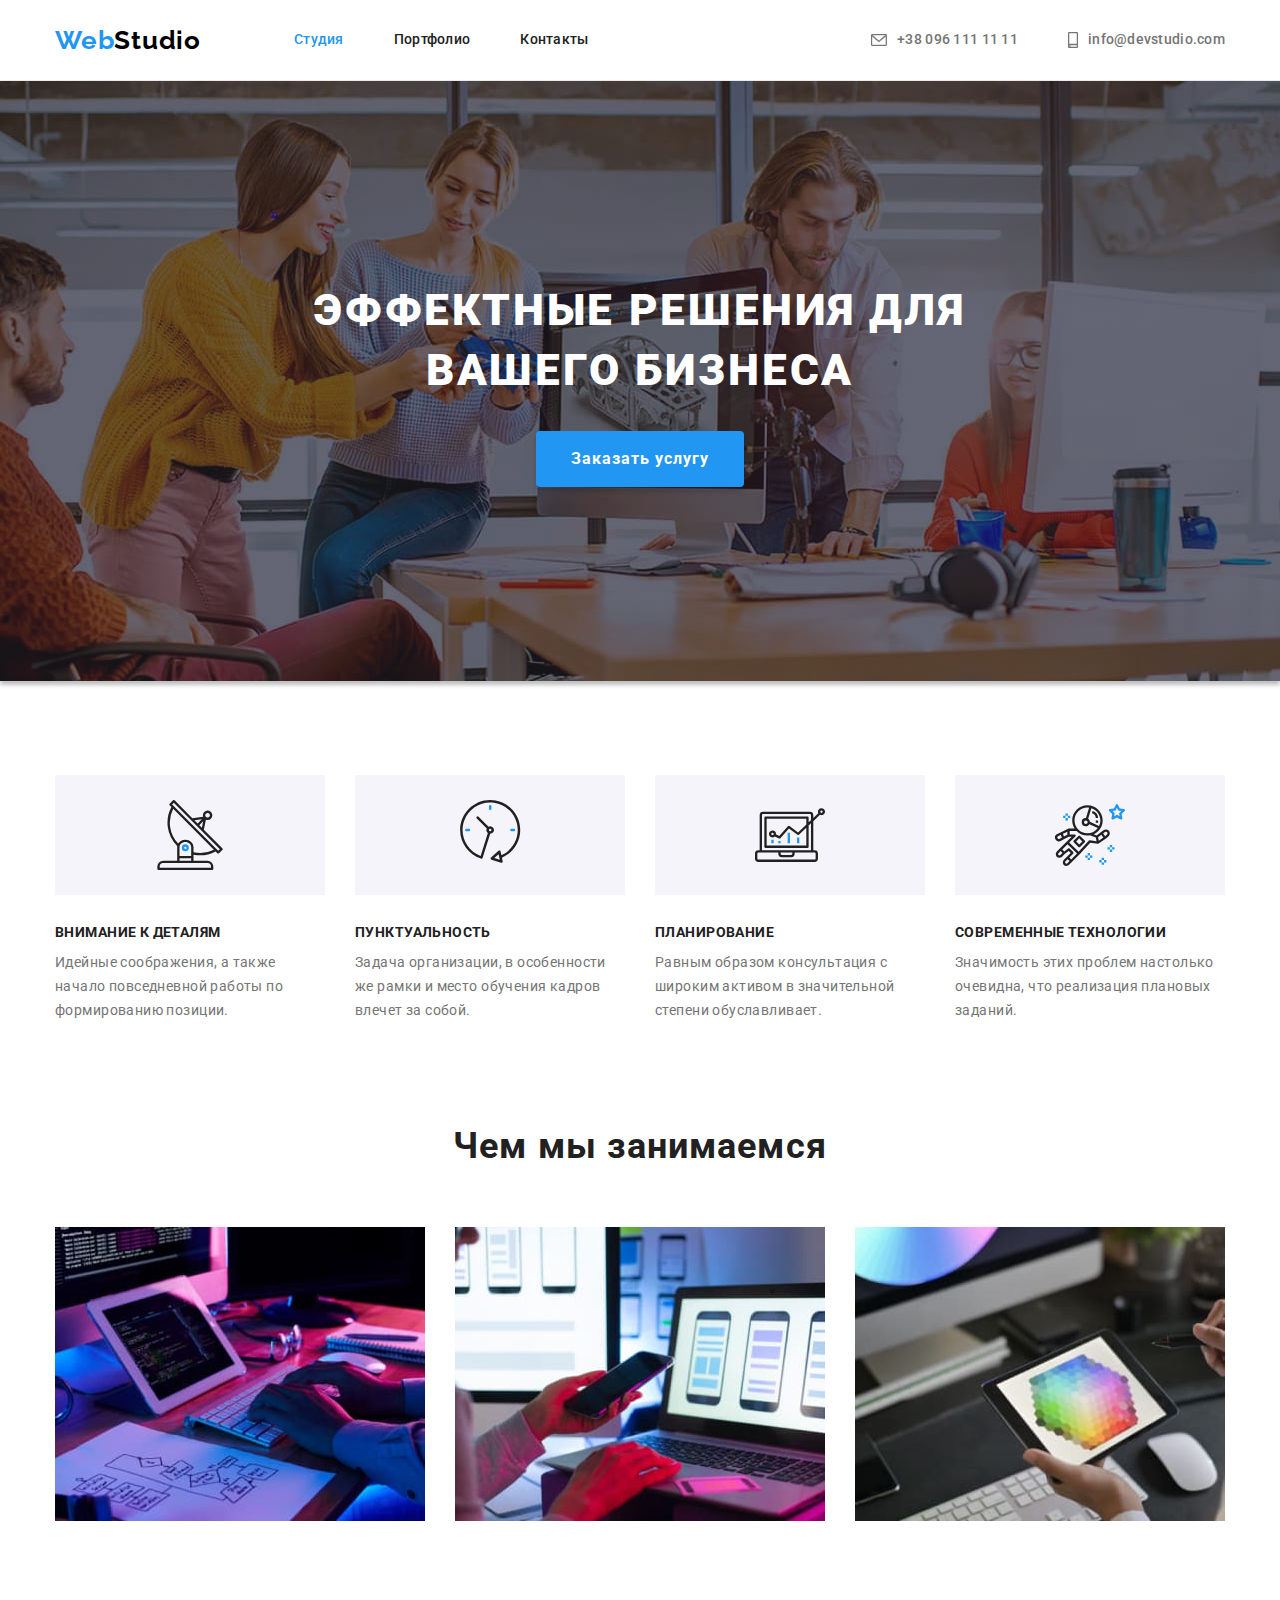
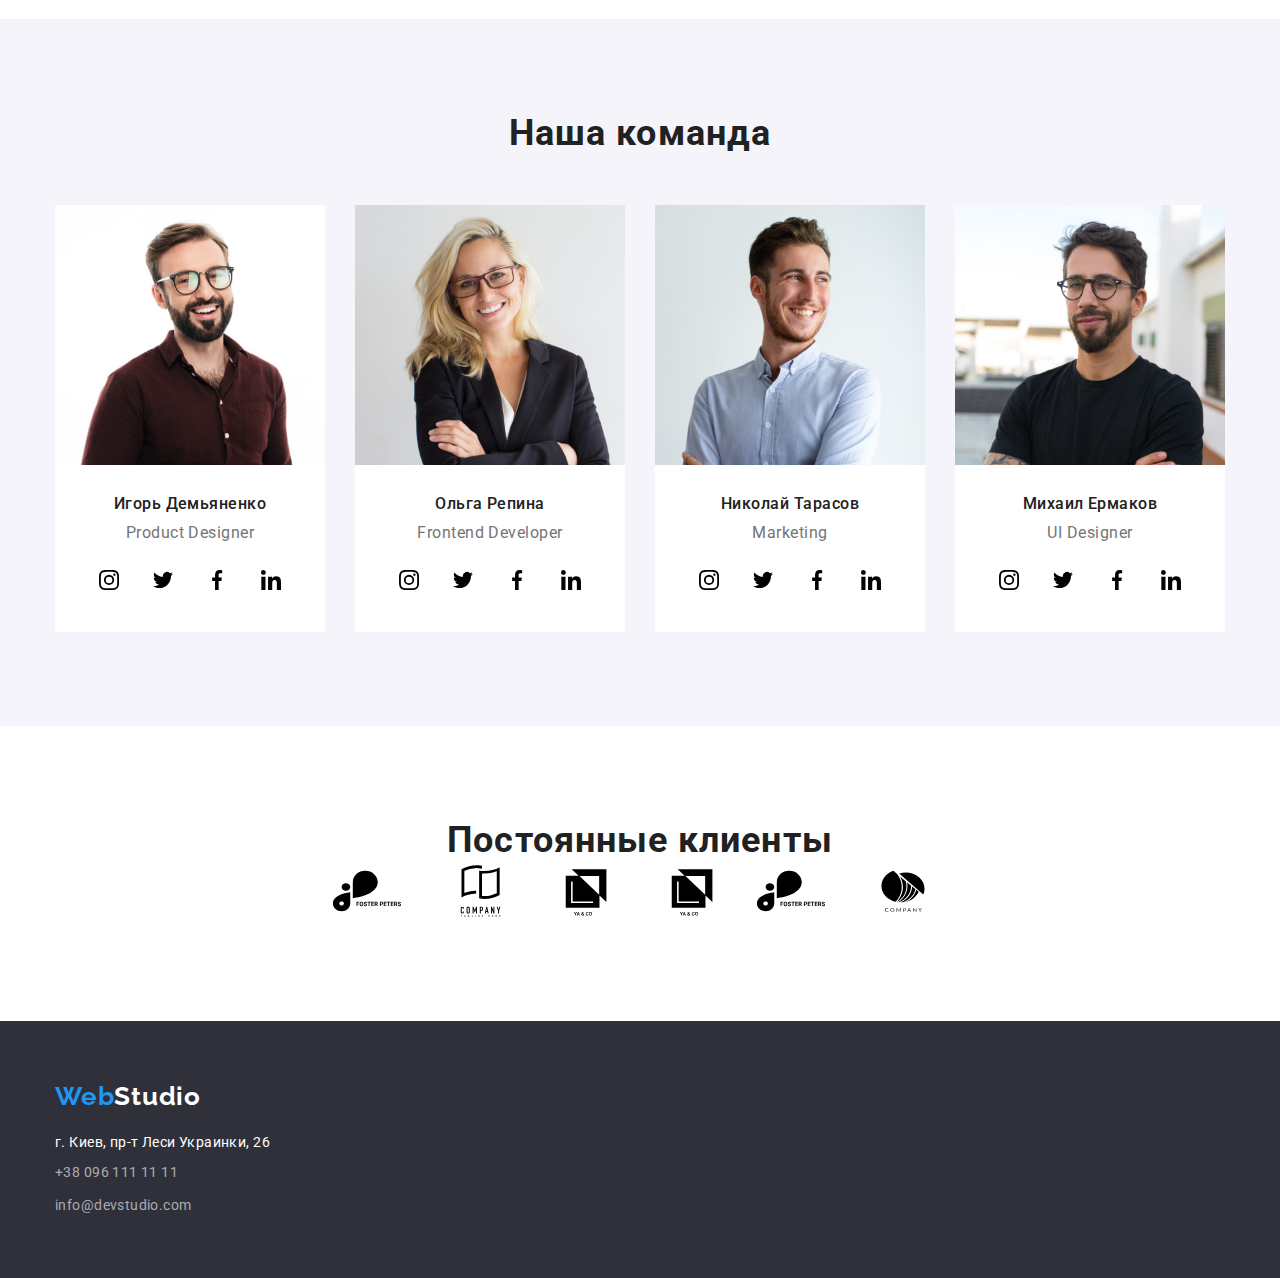
==== index.html @ e3258012 "1" ====
<head>
    <meta charset="UTF-8">
    <meta http-equiv="X-UA-Compatible" content="IE=edge">
    <meta name="viewport" content="width=device-width, initial-scale=1.0">
    <title lang="en">Document</title>
    <link rel="preconnect" href="https://fonts.googleapis.com">
    <link rel="preconnect" href="https://fonts.gstatic.com" crossorigin>
    <link
        href="https://fonts.googleapis.com/css2?family=Raleway:wght@700&family=Roboto:wght@400;500;700;900&display=swap"
        rel="stylesheet">
    <link rel="stylesheet" href="https://cdnjs.cloudflare.com/ajax/libs/modern-normalize/1.1.0/modern-normalize.css"
        integrity="sha512-Y0MM+V6ymRKN2zStTqzQ227DWhhp4Mzdo6gnlRnuaNCbc+YN/ZH0sBCLTM4M0oSy9c9VKiCvd4Jk44aCLrNS5Q=="
        crossorigin="anonymous" referrerpolicy="no-referrer" />
    <link rel="stylesheet" href="./css/styles.css">

</head>

<body>
    <!--Head-->


    <header class="header">
        <div class="container">
            <div class="header-box">

                <div class="logo-box"><a href="./index.html" lang="en" class="logo link"> <span
                            class="logo-one">Web</span>Studio</a></div>

                <nav class="header-nav">
                    <ul class="list site-nav">
                        <li class="header-item"><a href="./index.html" class="header-link link current">Студия</a></li>
                        <li class="header-item"><a href="./portfolio.html" class="header-link link">Портфолио</a></li>
                        <li class="header-item"><a href="" class="header-link link">Контакты</a></li>
                    </ul>
                </nav>


                <ul class="link list contact-list">
                    <li class="number-li"><a href="tel:+380961111111" class="number link">
                        <svg class="header-icon" width="16" height="12">
                            <use  href="./images/icon.svg#icon-envelope-hover" ></use>
                        </svg>
                        +38 096 111 11 11</a>
                    </li>
                    <li class="mail-li"><a href="info@devstudio.com" class="mail link">
                        <svg class="header-icon" width="10" height="16">
                            <use href="./images/icon.svg#icon-smartphone"></use>
                        </svg>
                        info@devstudio.com</a></li>
                </ul>
            </div>
        </div>
    </header>




    <main>
        <!--Hero-->

        <section class="hero-section">
            <div class="container">
                <h1 class="hero-title container">Эффектные решения для вашего бизнеса</h1>
                <button type="button" class="hero-button">Заказать услугу</button>
            </div>

        </section>

        <!--Quality-->
        <section class="section">
            <div class="container">
                <h2 class="visually-hidden">Наши особенности.</h2>
               
                <ul class="list quality-all">
                    <li class="quality-box">
                        <div class="icon-qua">
                            <svg class="icon" >
                                <use href="./images/icon.svg#icon-antenna"></use>
                            </svg>
                        </div>
                        <h3 class="quality-list">Внимание к деталям</h3>
                        <p class="quality-text">Идейные соображения, а также начало повседневной работы по формированию
                            позиции.</p>
                    </li>
                    <li class="quality-box ">
                        <div class="icon-qua">
                            <svg class="icon">
                                <use href="./images/icon.svg#icon-clock"></use>
                            </svg>
                        </div>
                        <h3 class="quality-list">Пунктуальность</h3>
                        <p class="quality-text">Задача организации, в особенности же рамки и место обучения кадров
                            влечет за собой.
                        </p>
                    </li>
                    <li class="quality-box ">
                        <div class="icon-qua">
                            <svg class="icon">
                                <use href="./images/icon.svg#icon-diagram"></use>
                            </svg>
                        </div>
                        <h3 class="quality-list">Планирование</h3>
                        <p class="quality-text">Равным образом консультация с широким активом в значительной степени
                            обуславливает.
                        </p>
                    </li>
                   
                    <li class="quality-box">
                        <div class="icon-qua">
                            <svg class="icon">
                                <use href="./images/icon.svg#icon-astronaut"></use>
                            </svg>
                        </div>
                        <h3 class="quality-list">Современные технологии</h3>
                        <p class="quality-text">Значимость этих проблем настолько очевидна, что реализация плановых
                            заданий.</p>
                    </li>
                </ul>
            </div>

        </section>

        <!--What are we doing-->

        <section class="section-work center">
            <div class="container">
                <h2 class="our-work">Чем мы занимаемся</h2>
                <ul class="list our-work-list">
                    <li class="our-work-img"><img src="./images/img-6.jpg" alt="Работа за планшетом с клавиатурой"
                            width="370" class="img-work"></li>
                    <li class="our-work-img"><img src="./images/img-16-2.jpg" alt="Работа за ноутбукомс телефоном"
                            width="370" class="img-work"></li>
                    <li class="our-work-img"><img src="./images/box3.jpg" alt="Работа за планшетом" width="370"
                            class="img-work"></li>
                </ul>
            </div>
        </section>

        <!--Our team-->

        <section class="section-team section">
            <div class="container">
                <h2 class="team">Наша команда</h2>
                <ul class="list team-all">
                    <li class="team-list">
                        <img lang="en" src="./images/img-2-2.jpg" alt="Product Designer" width="270" height="260">
                        <div class="team-box">
                            <h3 class="team-name">Игорь Демьяненко</h3>
                            <p lang="en" class="team-job">Product Designer</p>
                            <ul class="team-soc-list list">
                                <li class="our-team-soc">
                                    <a href="" class="team-soc-link link">
                                    <svg class="team-soc" width="20" height="20">
                                        <use href="./images/icon.svg#icon-instagram"></use>
                                    </svg>
                                    
                                    </a>
                                </li>
                                <li class="our-team-soc">
                                    <a href="" class="team-soc-link link">
                                <svg class="team-soc" width="20" height="20">
                                    <use href="./images/icon.svg#icon-twitter"></use>
                                </svg>
                                    </a>
                                </li>
                                <li class="our-team-soc">
                                    <a href="" class="team-soc-link link">
                                <svg class="team-soc" width="20" height="20">
                                    <use href="./images/icon.svg#icon-facebook"></use>
                                </svg>
                                    </a>
                                </li>
                                <li class="our-team-soc">
                                    <a href="" class="team-soc-link link">
                                <svg class="team-soc" width="20" height="20">
                                    <use href="./images/icon.svg#icon-linkedin"></use>
                                </svg>
                                    </a>
                                </li>
                            </ul>
                            
                        </div>
                    </li>
                    <li class="team-list">
                        <img lang="en" src="./images/img-3-2.jpg" alt="Frontend Developer" width="270" height="260">
                        <div class="team-box">
                            <h3 class="team-name">Ольга Репина</h3>
                            <p lang="en" class="team-job">Frontend Developer</p>
                        <ul class="team-soc-list list">
                            <li class="our-team-soc">
                                <a href="" class="team-soc-link link">
                                    <svg class="team-soc" width="20" height="20">
                                        <use href="./images/icon.svg#icon-instagram"></use>
                                    </svg>
                        
                                </a>
                            </li>
                            <li class="our-team-soc">
                                <a href="" class="team-soc-link link">
                                    <svg class="team-soc" width="20" height="20">
                                        <use href="./images/icon.svg#icon-twitter"></use>
                                    </svg>
                                </a>
                            </li>
                            <li class="our-team-soc">
                                <a href="" class="team-soc-link link">
                                    <svg class="team-soc" width="20" height="20">
                                        <use href="./images/icon.svg#icon-facebook"></use>
                                    </svg>
                                </a>
                            </li>
                            <li class="our-team-soc">
                                <a href="" class="team-soc-link link">
                                    <svg class="team-soc" width="20" height="20">
                                        <use href="./images/icon.svg#icon-linkedin"></use>
                                    </svg>
                                </a>
                            </li>
                        </ul>
                            
                        </div>
                    </li>
                    <li class="team-list">
                        <img src="./images/img-4-2.jpg" alt="Marketing" width="270" height="260">
                        <div class="team-box">
                            <h3 class="team-name">Николай Тарасов</h3>
                            <p lang="en" class="team-job">Marketing</p>
                            <ul class="team-soc-list list">
                                <li class="our-team-soc">
                                    <a href="" class="team-soc-link link">
                                        <svg class="team-soc" width="20" height="20">
                                            <use href="./images/icon.svg#icon-instagram"></use>
                                        </svg>
                            
                                    </a>
                                </li>
                                <li class="our-team-soc">
                                    <a href="" class="team-soc-link link">
                                        <svg class="team-soc" width="20" height="20">
                                            <use href="./images/icon.svg#icon-twitter"></use>
                                        </svg>
                                    </a>
                                </li>
                                <li class="our-team-soc">
                                    <a href="" class="team-soc-link link">
                                        <svg class="team-soc" width="20" height="20">
                                            <use href="./images/icon.svg#icon-facebook"></use>
                                        </svg>
                                    </a>
                                </li>
                                <li class="our-team-soc">
                                    <a href="" class="team-soc-link link">
                                        <svg class="team-soc" width="20" height="20">
                                            <use href="./images/icon.svg#icon-linkedin"></use>
                                        </svg>
                                    </a>
                                </li>
                            </ul>
                        </div>
                    </li>
                    <li class="team-list">
                        <img lang="en" src="./images/img-5-2.jpg" alt="UI Designer" width="270" height="260">
                        <div class="team-box">
                            <h3 class="team-name">Михаил Ермаков</h3>
                            <p lang="en" class="team-job">UI Designer</p>
                            <ul class="team-soc-list list">
                                <li class="our-team-soc">
                                    <a href="" class="team-soc-link link">
                                        <svg class="team-soc" width="20" height="20">
                                            <use href="./images/icon.svg#icon-instagram"></use>
                                        </svg>
                            
                                    </a>
                                </li>
                                <li class="our-team-soc">
                                    <a href="" class="team-soc-link link">
                                        <svg class="team-soc" width="20" height="20">
                                            <use href="./images/icon.svg#icon-twitter"></use>
                                        </svg>
                                    </a>
                                </li>
                                <li class="our-team-soc">
                                    <a href="" class="team-soc-link link">
                                        <svg class="team-soc" width="20" height="20">
                                            <use href="./images/icon.svg#icon-facebook"></use>
                                        </svg>
                                    </a>
                                </li>
                                <li class="our-team-soc">
                                    <a href="" class="team-soc-link link">
                                        <svg class="team-soc" width="20" height="20">
                                            <use href="./images/icon.svg#icon-linkedin"></use>
                                        </svg>
                                    </a>
                                </li>
                            </ul>
                        </div>
                    </li>
                </ul>
            </div>




        </section>

    </main>

    <!-- Client -->

    <section class="section">
        <div class="container">
            <h2 class="client-title">Постоянные клиенты</h2>
            <ul class="client-list list">
                <li class="client-item">
                    <a href="" class="client-link link">
                        <svg class="client-icon" width="106" height="60">
                           <use href="./images/icon.svg#icon-Logo-4"></use>
                        </svg>
                    </a>
                </li>
                <li class="client-item">
                    <a href="" class="client-link link">
                        <svg class="client-icon" width="106" height="60">
                            <use href="./images/icon.svg#icon-Logo"></use>
                        </svg>
                    </a>
                </li>
                <li class="client-item">
                    <a href="" class="client-link link">
                        <svg class="client-icon" width="106" height="60">
                            <use href="./images/icon.svg#icon-Logo-5"></use>
                        </svg>
                    </a>
                </li>
                <li class="client-item">
                    <a href="" class="client-link link">
                        <svg class="client-icon" width="106" height="60">
                            <use href="./images/icon.svg#icon-Logo-6"></use>
                        </svg>
                    </a>
                </li>
                <li class="client-item">
                    <a href="" class="client-link link">
                        <svg class="client-icon" width="106" height="60">
                            <use href="./images/icon.svg#icon-Logo-4"></use>
                        </svg>
                    </a>
                </li>
                <li class="client-item">
                    <a href="" class="client-link link">
                        <svg class="client-icon" width="106" height="60">
                            <use href="./images/icon.svg#icon-Logo-3"></use>
                        </svg>
                    </a>
                </li>
                
            </ul>
        </div>
    </section>

    <!--Footer-->
    <footer class="footer-list">
        <div class="container"><a href="./index.html" lang="en" class="logo-footer link"> <span
                    class="logo-one">Web</span>Studio</a>
            <address class="address">
                <ul class="list address-list ">
                    <li class="address-footer">г. Киев, пр-т Леси Украинки, 26</li>
                    <li class="tel-footer"><a href="tel:+38096111111" class="contact-footer link">+38 096 111 11 11</a>
                    </li>
                    <li><a href="info@devstudio.com" class="contact-footer link">info@devstudio.com</a></li>
                </ul>
            </address>
        </div>
    </footer>
---- css/styles.css ----
:root{
    --first-title-color: #212121;
    --second-title-color: #2196F3;
    --third-title-color: #757575;
    --fourth-color: #FFFFFF;
    --logo-color: #000000;
    --bcg-color: #2F303A;
    --team-color: #F5F4FA;
    --accent-color: #188ce8;
        
}




body{
    background-color: #FFFFFF;
    font-family: 'Roboto', sans-serif;
     color: #212121;
    

}



.list{
    list-style: none;
    padding: 0;
    margin: 0;
}

.link{
    text-decoration: none;
}

/* Head */

.header{
    border-bottom: 1px solid #ECECEC;

}

.container{
    box-sizing: border-box;
    margin-left: auto;
    margin-right: auto;
    width: 1200px;
    padding-left: 15px;
    padding-right: 15px;

    margin-top: 0;



    /* outline: 2px solid tomato; */
   
    

}

.site-nav{
    display: flex;
    margin-left: 93px;
}



.header-nav{
    display: flex;

}




.header-item{
    padding-top: 32px;
    padding-bottom: 32px;
    /* outline: 2px solid tomato;
    background-color: aquamarine; */
}

.site-nav .header-item:not(:last-child) {
    margin-right: 50px;
}


.flex{

}

.header-box{
    display: flex;
    align-items: center;
    
}




.logo{
    padding-top: 24px;
    padding-bottom: 24px;

        font-family: 'Raleway';
        font-weight: 700;
        font-size: 26px;
        line-height: 1.19;
        /* identical to box height */
        letter-spacing: 0.03em;
        color: var(--logo-color); 
}



.logo-one{
        

        font-weight: 700;
        font-size: 26px;
        line-height: 1.19;
        letter-spacing: 0.03em;
        color: var(--second-title-color);
}
.logo-footer{
    font-family: 'Raleway';
    font-weight: 700;
    font-size: 26px;
    line-height: 1.19;
    letter-spacing: 0.03em;
    color: var(--fourth-color);
}

.logo-box{
    
}


.header-link{
        
        display: block;

        font-weight: 500;
        font-size: 14px;
        line-height: 1.14;
        letter-spacing: 0.02em;
        color: var(--first-title-color); 
}

.header-item{
    padding-top: 32px;
        padding-bottom: 32px;
}

.header-link:hover,
.header-link:focus{
    color: var(--second-title-color);
}

.current {
    color: var(--second-title-color);
}

.contact-list{
    

    display: flex;
    margin-left: auto;
    
}

.number-li{
    padding-top: 32px;
    padding-bottom: 32px;
   
    margin-right: 50px;
}

.mail-li{
    padding-top: 32px;
        padding-bottom: 32px;
}

.number{
   margin-left: auto;
   
   align-items: center;
   display: flex;
    

    font-weight: 500;
    font-size: 14px;
    line-height: 1.14;
    letter-spacing: 0.02em;
    color: var(--third-title-color);
    }

    .number:hover,
    .number:focus{
        color: var(--second-title-color);
    }
    
.mail{
    margin-left: auto;
    
        align-items: center;
        display: flex;
    

    font-weight: 500;
    font-size: 14px;
    line-height: 1.14;
    letter-spacing: 0.02em;
    color: var(--third-title-color);
}

.mail:hover,
.mail:focus{
    color: var(--second-title-color);
}

.header-icon{
margin-right: 10px;
stroke: currentColor;
fill: var(--third-title-color);
}

/* Hero */

.hero-section{
        max-width: 1600px;
        height: 600px;
         
        box-shadow: 0px 4px 4px rgba(0, 0, 0, 0.25);
    
        background-image: linear-gradient(
            rgba(47, 48, 58, 0.4),
            rgba(47, 48, 58, 0.4)
            ),
             url(../images/Img-17\ \(1\).jpg);
        background-repeat: no-repeat;
        background-position: center;
        background-size: cover;
        margin-left: auto;
        margin-right: auto;
    

    padding-top: 200px;
    padding-bottom: 200px;

    background-color: var(--bcg-color);
    text-align: center;
    
  
}

.hero-back{
    /* max-width: 1600px;
    height: 600px;
   
    background-image: url(../images/Img-17\ \(1\).jpg);
    background-repeat: no-repeat;
   
    background-size: cover; */
}

.hero-title{
    margin-top: 0;
    margin-bottom: 30px;
    width: 696px;
    /* outline: 2px solid tomato; */
    
    font-weight: 900;
    font-size: 44px;
    line-height: 1.36;
    letter-spacing: 0.06em;
    text-transform: uppercase;
    color: var(--fourth-color);
}
   


.hero-button{
       border-radius: 4px;
       border: solid transparent;
        box-shadow: 0px 4px 4px rgba(0, 0, 0, 0.15);
        padding: 10px 32px;
        display: inline-block;
        min-width: 200px;
        

        cursor: pointer;
        background-color: var(--second-title-color);
        font-family: inherit;
        font-weight: 700;
        font-size: 16px;
        line-height: 1.875;
        align-items: center;
        text-align: center;
        letter-spacing: 0.06em;
        color: var(--fourth-color);

       
        
      
            
}

.hero-button:hover,
.hero-button:focus {
    background-color: var(--accent-color);
    border-radius: 4px;
    border: solid transparent;
}
/* Quality */

.section{
    padding-top: 94px;
    padding-bottom: 94px;
}
.section.no-padding {
    padding-top: 0;
    padding-bottom: 0;
}
.visually-hidden {
    position: absolute;
    white-space: nowrap;
    width: 1px;
    height: 1px;
    overflow: hidden;
    border: 0;
    padding: 0;
    clip: rect(0 0 0 0);
    clip-path: inset(50%);
    margin: -1px;
}

/* .quality-list-icon{
display: flex;
gap: 30px;
margin-bottom: 30px;
list-style: none;
} */

/* .quality-icon{
    height: 120px;
    width: 270px;
    content: "";
    display: block;
    
    background-size: contain;
    background-repeat: no-repeat;
    background-position: center;
    background-color: var(--team-color);
    margin-bottom: 30px;
} */

.icon-qua{
    display: inline-flex;
    align-items: center;
    justify-content: center;
    

   
   
    margin-bottom: 30px;
    background-color: var(--team-color);
    width: 270px;
    height: 120px;


}



.icon{
  width: 70px;
  height: 70px;
  

}


.icon-qu::before {

}

.icon-qua::before {

}

.icon-qual::before {

}

.quality-all{
display: flex;
}

.quality-box{
    margin-right: 30px;
    width: 270px;
}
.quality-box:last-child {
    margin-right: 0;
}


.quality-list{
        margin-top: 0;
        margin-bottom: 10px;
    
        font-weight: 700;
        font-size: 14px;
        line-height: 1.14;
        letter-spacing: 0.03em;
        text-transform: uppercase;
}
       

.quality-text{
        margin-top: 0;
        margin-bottom: 0;

        font-size: 14px;
        line-height: 1.71;
        letter-spacing: 0.03em;
        color: var(--third-title-color);

        
}

/* What are we doing */

.section-work{

   padding-bottom: 94px;
}

.our-work{
        margin-top: 0;
        margin-bottom: 50px;

        font-weight: 700;
        font-size: 36px;
        line-height: 1.66;
        text-align: center;
        letter-spacing: 0.03em;
}

.our-work-list{
    box-sizing: border-box;
    display: flex;
}
    

.our-work-img{
    margin-right: 30px;
}


.our-work-img:last-child {
    margin-right: 0;
}

.center{
    
   
}
/* Our team */

.section-team{
   
    background-color: var(--team-color);
}

.team-list{
    margin-right: 30px;
    background-color: var(--fourth-color);
}

.team-list:last-child {
    margin-right: 0;
}

.team{
        margin-top: 0;
        margin-bottom: 0;

        font-weight: 700;
        font-size: 36px;
        line-height: 1.16;
        text-align: center;
        letter-spacing: 0.03em;
}

.team-box{
padding: 30px 32px;

}

.team-all{
    margin-top: 50px;
    display: flex;

}



.team-name{
    margin-top: 0px;
    margin-bottom: 10px;

    font-weight: 500;
    font-size: 16px;
    line-height: 1.18;
    text-align: center;
    letter-spacing: 0.03em;
  
 
}

.team-job{
    margin-top: 0;
    margin-bottom: 16px;

    font-size: 16px;
    line-height: 1.18;
    text-align: center;
    letter-spacing: 0.03em;
    color: var(--third-title-color);
}

.team-soc-list{
    display: flex;
    justify-content: center;
    gap: 10px; 
    
}

.team-soc-link{
    width: 44px;
    height: 44px;
    border-radius: 50%;
     
    /* background-color: tomato; */
    display: flex;
    align-items: center;
    justify-content: center;

}

.team-soc-link:hover{
    background-color: var(--second-title-color);
}

.team-soc-link:hover .team-soc{
    fill: var(--fourth-color);
    display: flex;

}
   
.team-soc{
    
}

/* Client */
    
.client-title{
    margin-top: 0;
        margin-bottom: 0;
    
        font-weight: 700;
        font-size: 36px;
        line-height: 1.16;
        text-align: center;
        letter-spacing: 0.03em;
}

.client-list{
    display: flex;
    align-items: center;
    justify-content: center;

}

.client-item{

}

.client-link{

}

/* Footer */

.address{
    font-style: normal;
    margin-top: 20px;
}

.footer-list{
    padding: 60px 0;

    background-color: var(--bcg-color);
    
}

.address-list{
    
}


.address-footer{
    margin-bottom: 6px;

    font-size: 14px;
    line-height: 1.71;
    letter-spacing: 0.03em;
    color: var(--fourth-color);

   
}

.tel-footer{
    margin-bottom: 9px;
}

.address-footer:hover,
.address-footer:focus {
    color: var(--second-title-color);
}

.contact-footer{
    font-size: 14px;
    line-height: 1.71;
    letter-spacing: 0.03em;
    color: rgba(255, 255, 255, 0.6); 
}

.contact-footer:hover,
.contact-footer:focus {
    color: var(--second-title-color);
}







/* Portfolio */


.section-poptfolio{
    padding-top: 97px;
    padding-bottom: 97px;
}   

.section-btn{

}

.button-box{
    margin-right: 8px;
  
   
}

.button-box:last-child {
    margin-right: 0;
}

.button-list-box{
    display: flex;
    margin-bottom: 50px;
    justify-content: center;
}

.btn-list{
        border-radius: 4px;
        padding: 6px 22px;
        border: solid transparent;

        cursor: pointer;
        font-family: inherit;
        font-style: normal;
        font-weight: 500;
        font-size: 16px;
        line-height: 1.62;
        text-align: center;
        letter-spacing: 0.03em;
        background-color: var(--team-color);


       
}

.btn-list:hover,
.btn-list:focus {
    color: var(--fourth-color);
    background-color: var(--second-title-color);
    border:  solid transparent;
}

.portfolio-all{
    display: flex;
    flex-wrap: wrap;
    
}

.li-portfolio{
    width: 370px;
    margin-right: 30px;
    margin-bottom: 30px;
}

.li-portfolio:nth-child(3n) {
    margin-right: 0;
}

.li-portfolio:nth-last-child(-n + 3) {
    margin-bottom: 0;
}

.portfolio-box{
    padding: 20px 24px;
    border: 1px solid #EEEEEE;
    border-top: 0;
}


.portfolio-list{
        margin-bottom: 0;
        margin-top: 0;
        margin-top: 4px;
        font-weight: 700;
        font-size: 18px;
        line-height: 2;
        letter-spacing: 0.06em;
        color: #212121;

       
}

.portfolio-title{
        margin-bottom: 0;
        margin-top: 0;

        font-family: inherit;
        font-style: normal;
        font-weight: 400;
        font-size: 16px;
        line-height: 1.88;
        letter-spacing: 0.03em;  
        color: var(--third-title-color);

       


}

.current-button {
    background-color: var(--second-title-color);
    color: var(--fourth-color);
    border: solid transparent;
}

.img {
    display: block;
    height: auto;
    max-width: 100%;
}
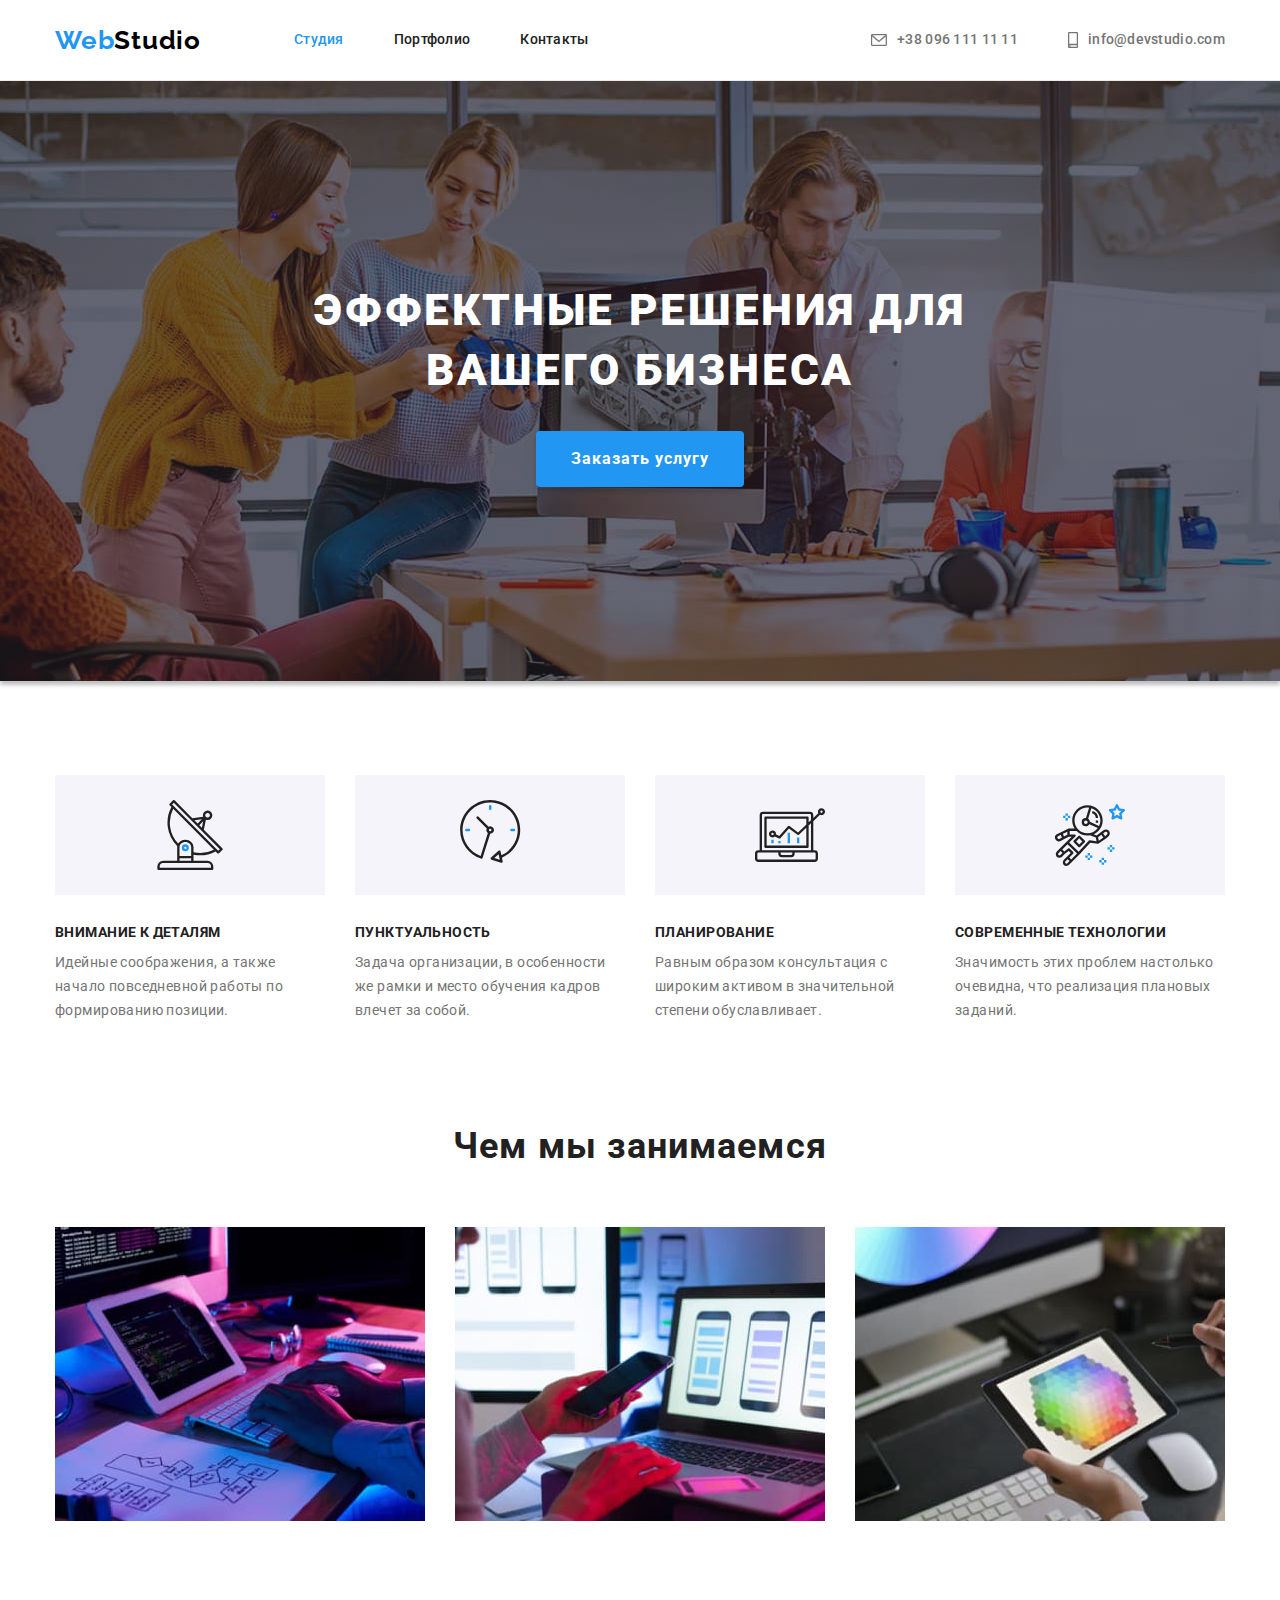
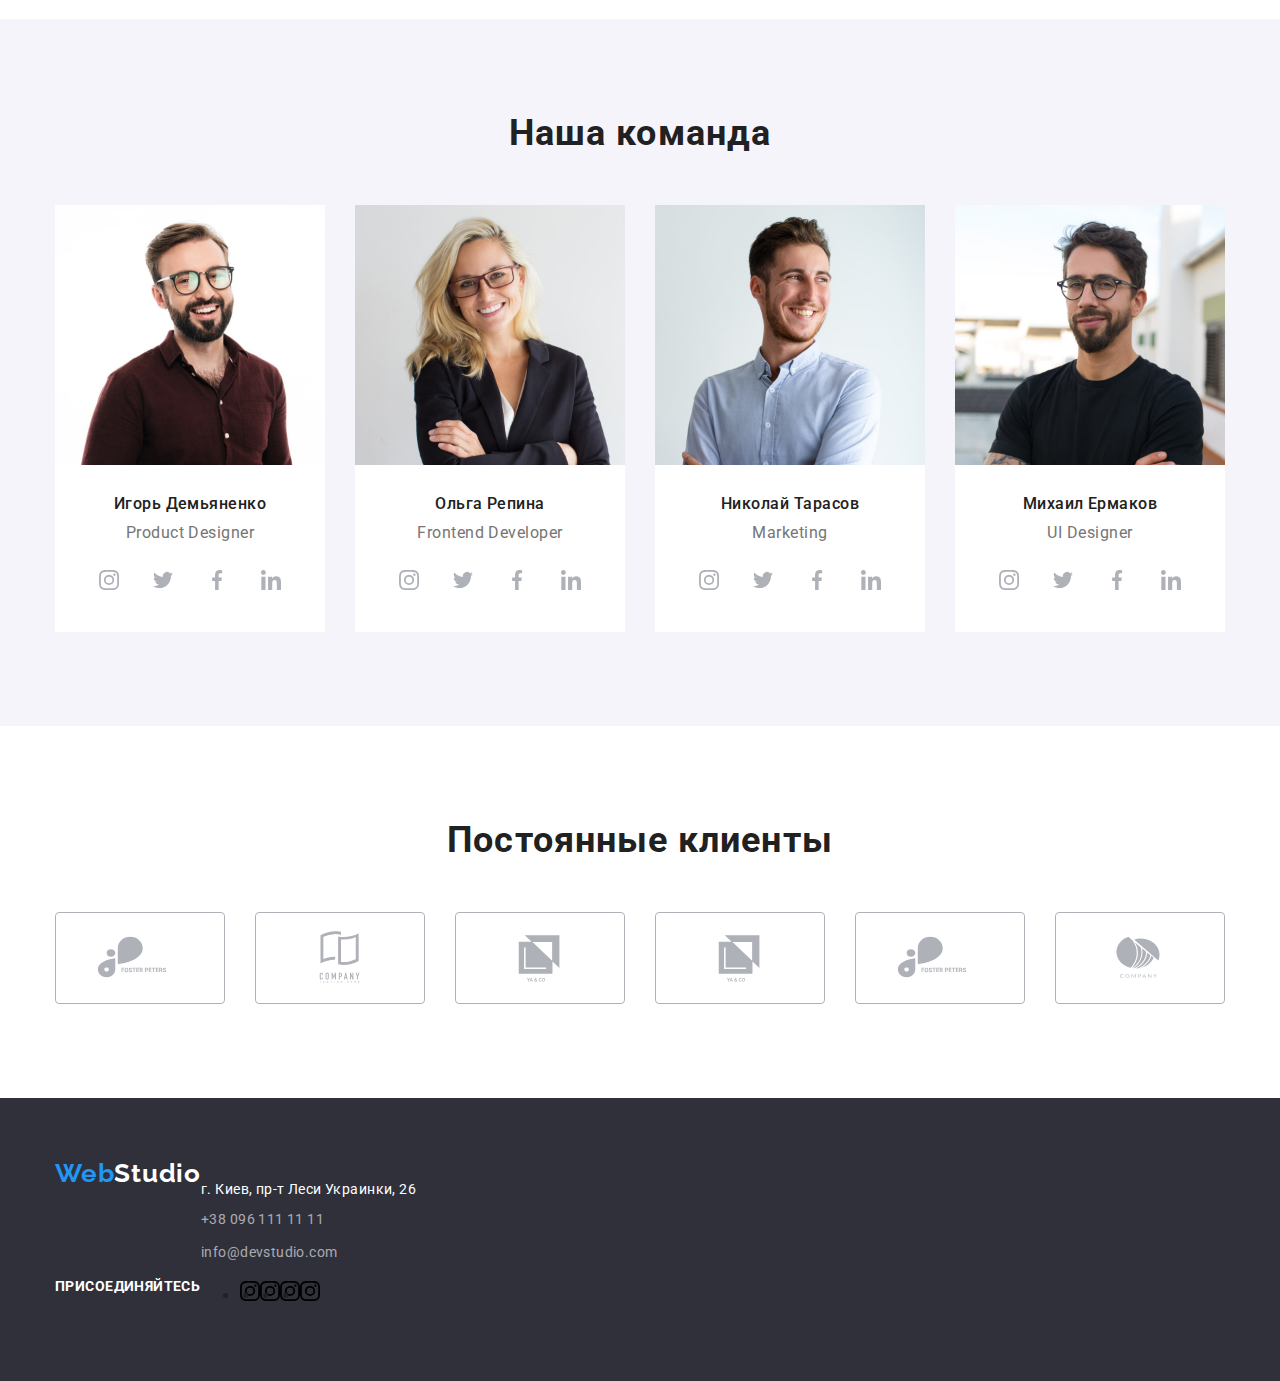
==== commit 317b0e34: "9" ====
--- a/index.html
+++ b/index.html
@@ -363,8 +363,9 @@
 
     <!--Footer-->
     <footer class="footer-list">
-        <div class="container"><a href="./index.html" lang="en" class="logo-footer link"> <span
-                    class="logo-one">Web</span>Studio</a>
+        <div class="container">
+            <div class="contact-list-footer">
+                <a href="./index.html" lang="en" class="logo-footer link"> <span class="logo-one">Web</span>Studio</a>
             <address class="address">
                 <ul class="list address-list ">
                     <li class="address-footer">г. Киев, пр-т Леси Украинки, 26</li>
@@ -372,6 +373,42 @@
                     </li>
                     <li><a href="info@devstudio.com" class="contact-footer link">info@devstudio.com</a></li>
                 </ul>
-            </address>
+            </address></div>
+            <div class="contact-list-footer">
+                <h3 class="footer-new">ПРИСОЕДИНЯЙТЕСЬ</h3>
+                <ul class="footer-contact-list">
+                    <li class="foot-li">
+                        <a href="" class="foot-link">
+                           <svg class="footer-icon" width="20" height="20">
+                             <use href="./images/icon.svg#icon-instagram"></use>
+                           </svg>
+                         </a>
+                    </li>
+                    <li class="foot-li">
+                        <a href=""  class="foot-link">
+                            <svg class="footer-icon" width="20" height="20">
+                                <use href="./images/icon.svg#icon-instagram"></use>
+                            </svg>
+                        </a>
+                    </li>
+                    <li class="foot-li">
+                        <a href=""  class="foot-link">
+                            <svg class="footer-icon" width="20" height="20">
+                                <use href="./images/icon.svg#icon-instagram"></use>
+                            </svg>
+                        </a>
+                    </li>
+                    <li class="foot-li">
+                        <a href="" class="foot-link">
+                            <svg class="footer-icon" width="20" height="20">
+                                <use href="./images/icon.svg#icon-instagram"></use>
+                            </svg>
+                        </a>
+                    </li>
+                    
+
+                </ul>
+            </div>
+            
         </div>
     </footer>--- a/css/styles.css
+++ b/css/styles.css
@@ -561,6 +561,7 @@
 }
    
 .team-soc{
+    fill: #afb1b8;
     
 }
 
@@ -568,7 +569,7 @@
     
 .client-title{
     margin-top: 0;
-        margin-bottom: 0;
+        margin-bottom: 50px;
     
         font-weight: 700;
         font-size: 36px;
@@ -581,14 +582,37 @@
     display: flex;
     align-items: center;
     justify-content: center;
+    gap: 30px;
 
 }
 
 .client-item{
+    width: 170px;
+    height: 92px;
 
 }
 
 .client-link{
+    display: flex;
+    align-items: center;
+    justify-content: center;
+    height: 100%;
+    width: 100%;
+
+   
+    color: #afb1b8;
+    border: 1px solid #afb1b8;
+    border-radius: 4px;
+
+}
+
+.client-link:hover{
+    border-color: var(--accent-color);
+    color: var(--accent-color);
+}
+
+.client-icon{
+    fill: currentColor;
 
 }
 
@@ -641,6 +665,38 @@
 .contact-footer:hover,
 .contact-footer:focus {
     color: var(--second-title-color);
+}
+
+.footer-new{
+
+    font-weight: 700;
+    font-size: 14px;
+    line-height: 1.14;
+    letter-spacing: 0.03em;
+    text-transform: uppercase;
+
+    color: var(--fourth-color);
+}
+
+.footer-contact-list{
+    display: flex;
+
+}
+
+.foot-li{
+
+}
+
+.foot-link{
+
+}
+
+.footer-icon{
+
+}
+
+.contact-list-footer{
+    display: flex;
 }
 
 
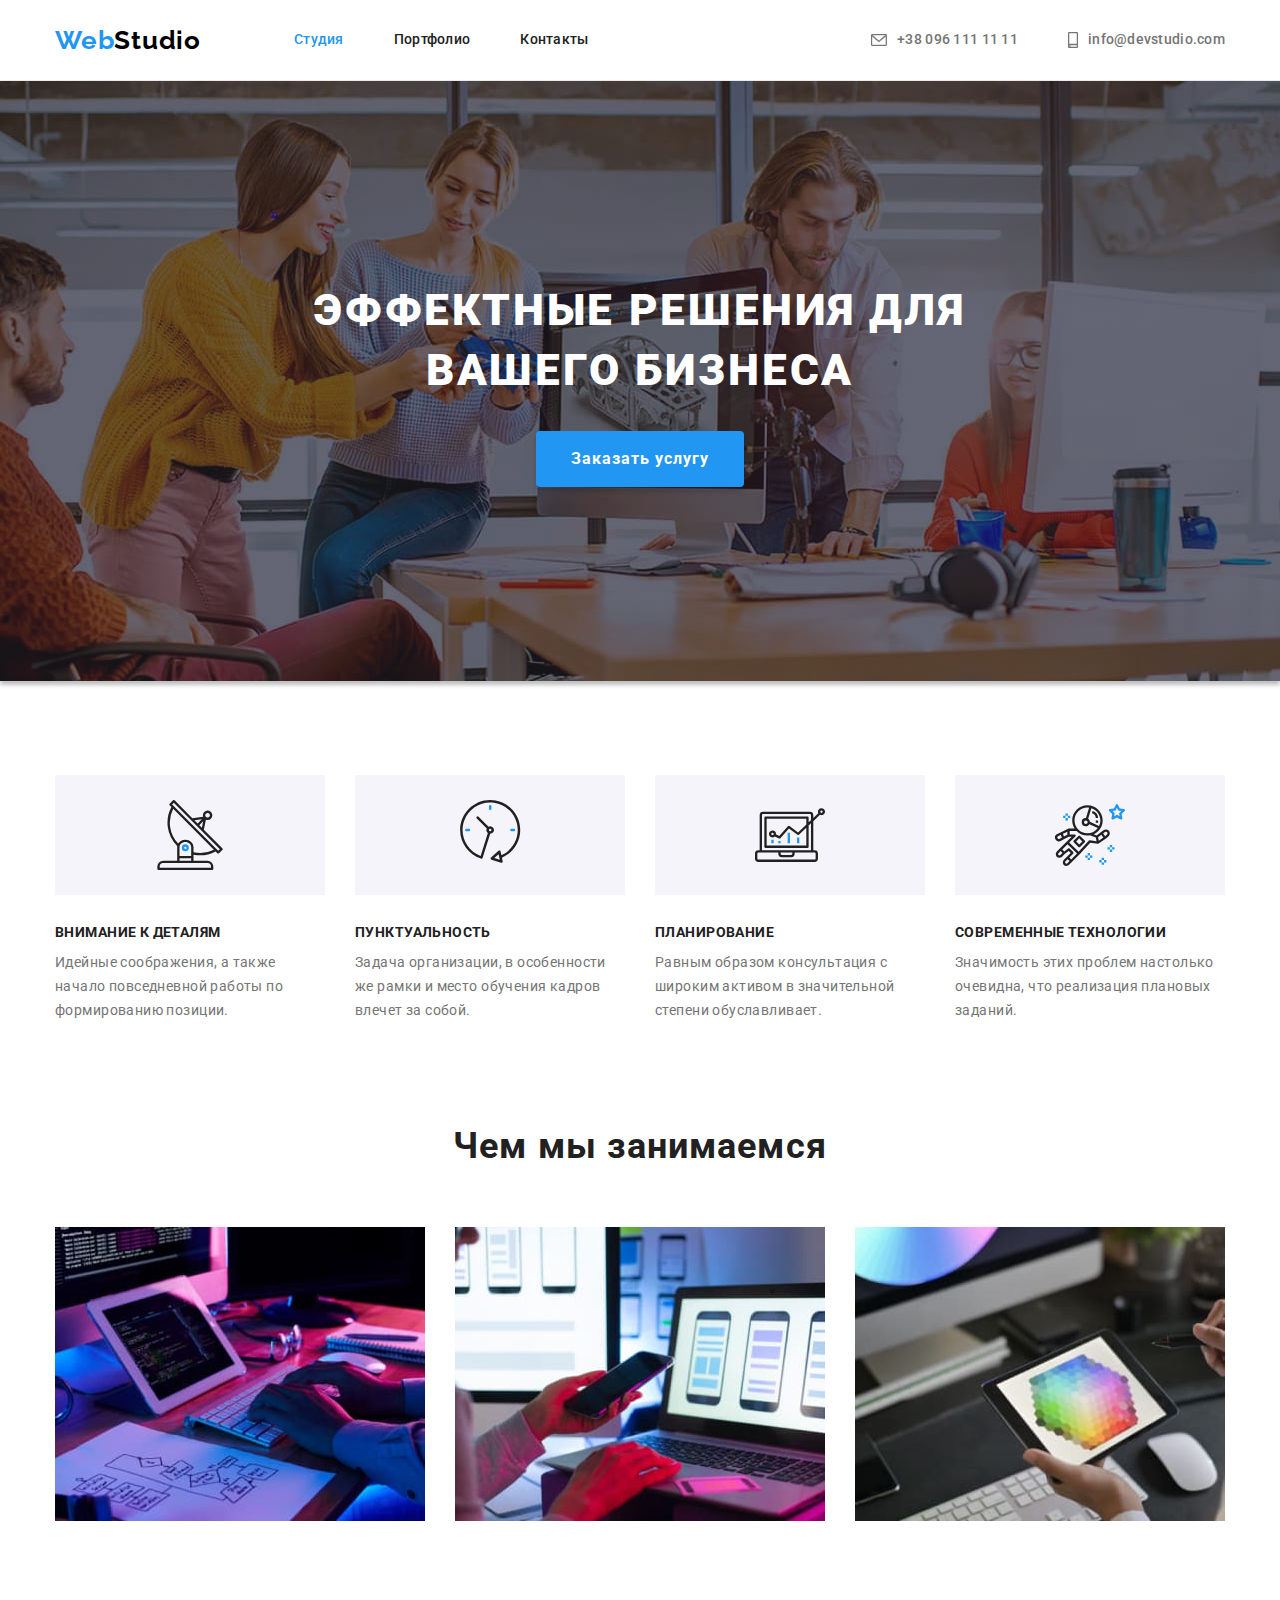
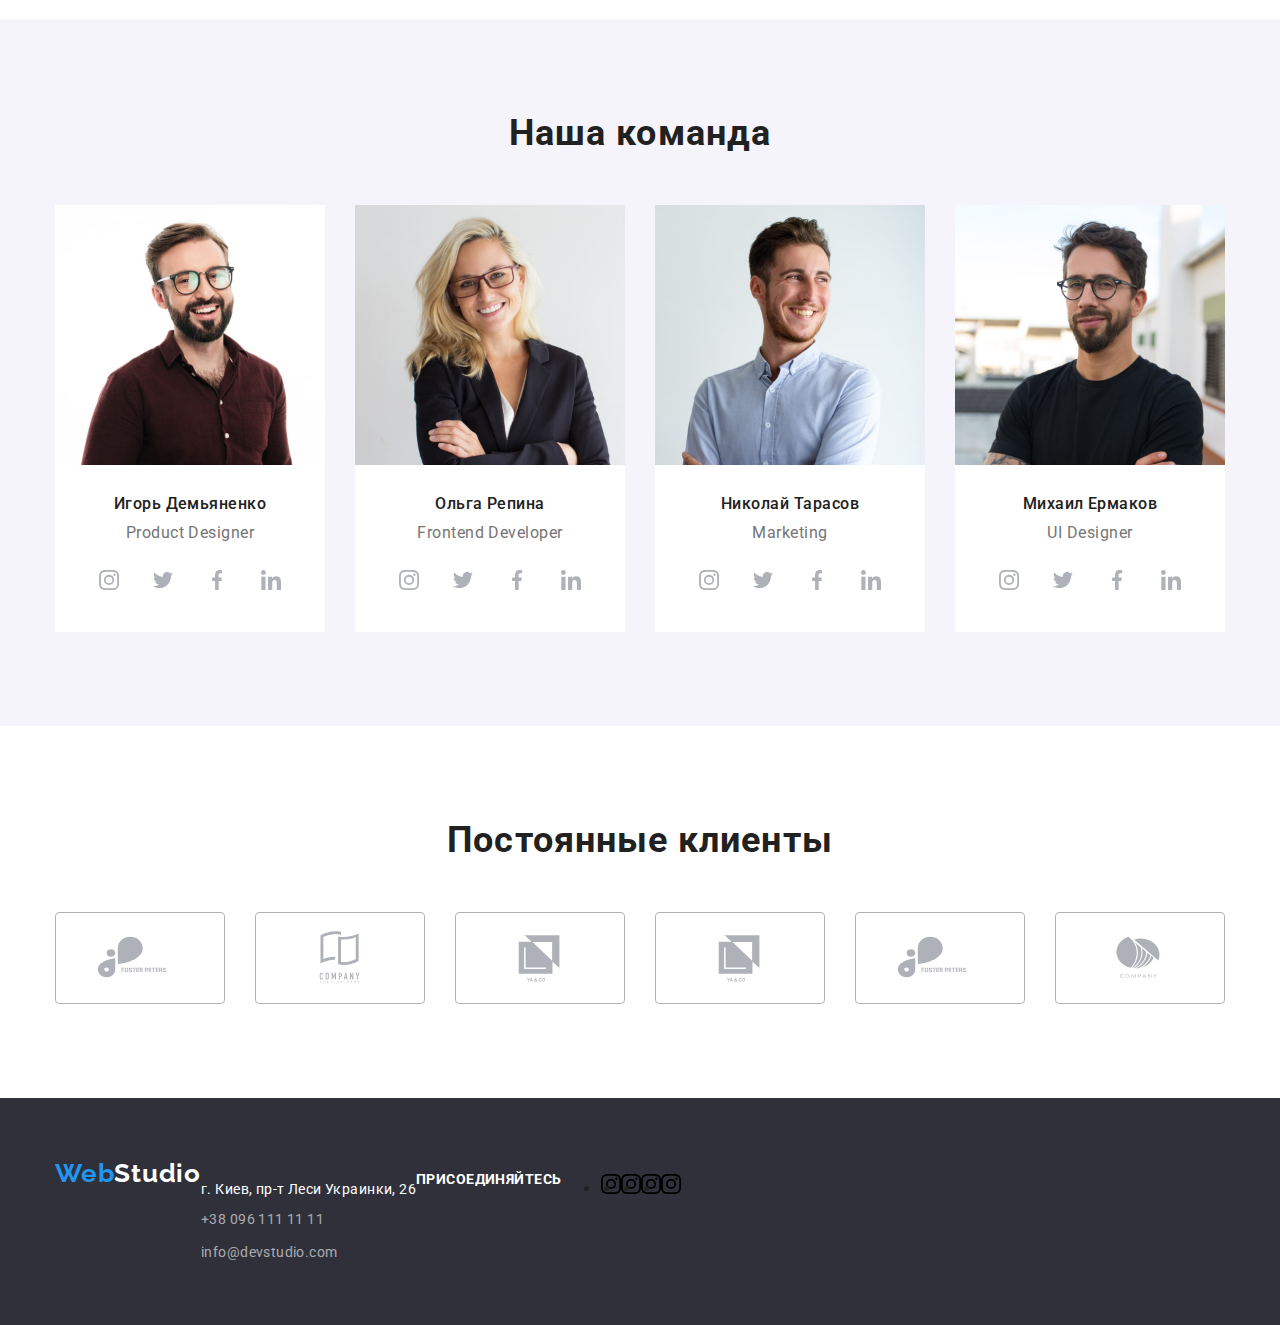
==== commit eb05e751: "10" ====
--- a/index.html
+++ b/index.html
@@ -363,7 +363,7 @@
 
     <!--Footer-->
     <footer class="footer-list">
-        <div class="container">
+        <div class="container contact-wrap">
             <div class="contact-list-footer">
                 <a href="./index.html" lang="en" class="logo-footer link"> <span class="logo-one">Web</span>Studio</a>
             <address class="address">
--- a/css/styles.css
+++ b/css/styles.css
@@ -667,6 +667,10 @@
     color: var(--second-title-color);
 }
 
+.contact-wrap{
+    display: flex;
+}
+
 .footer-new{
 
     font-weight: 700;
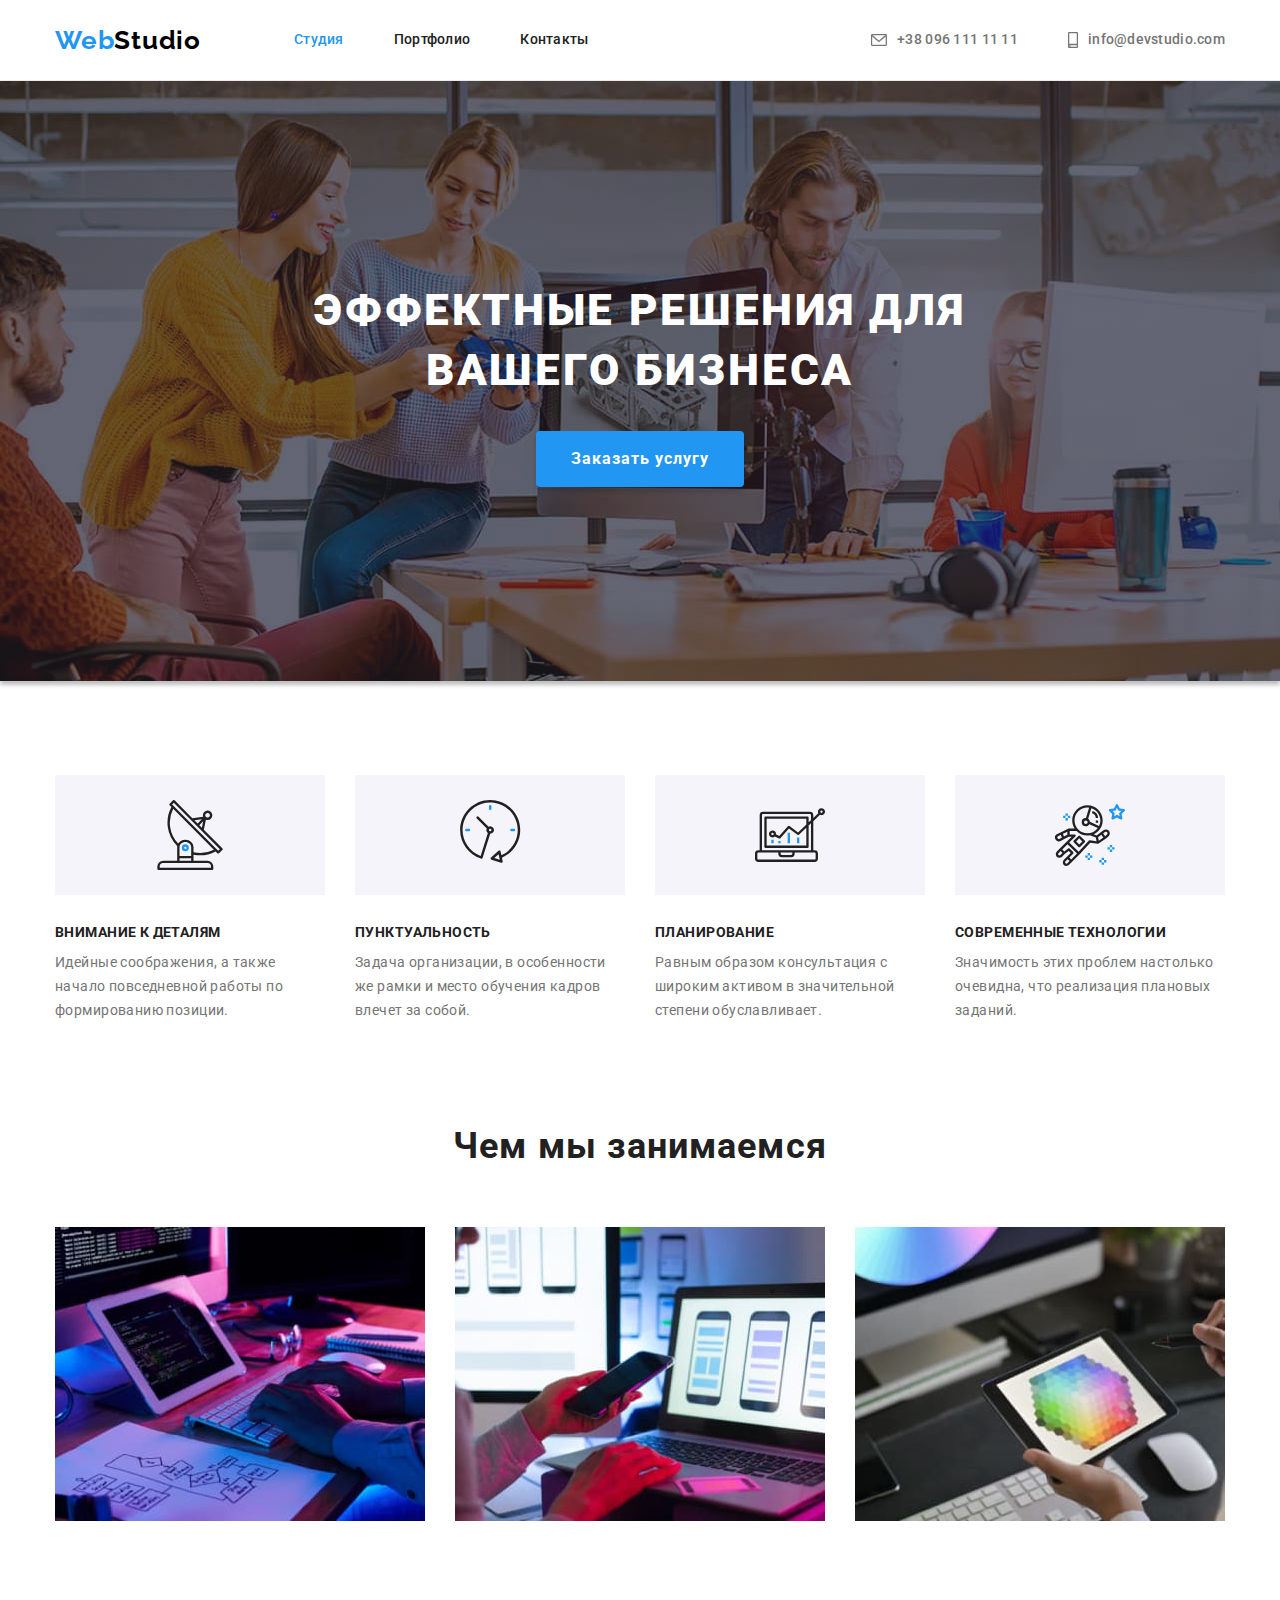
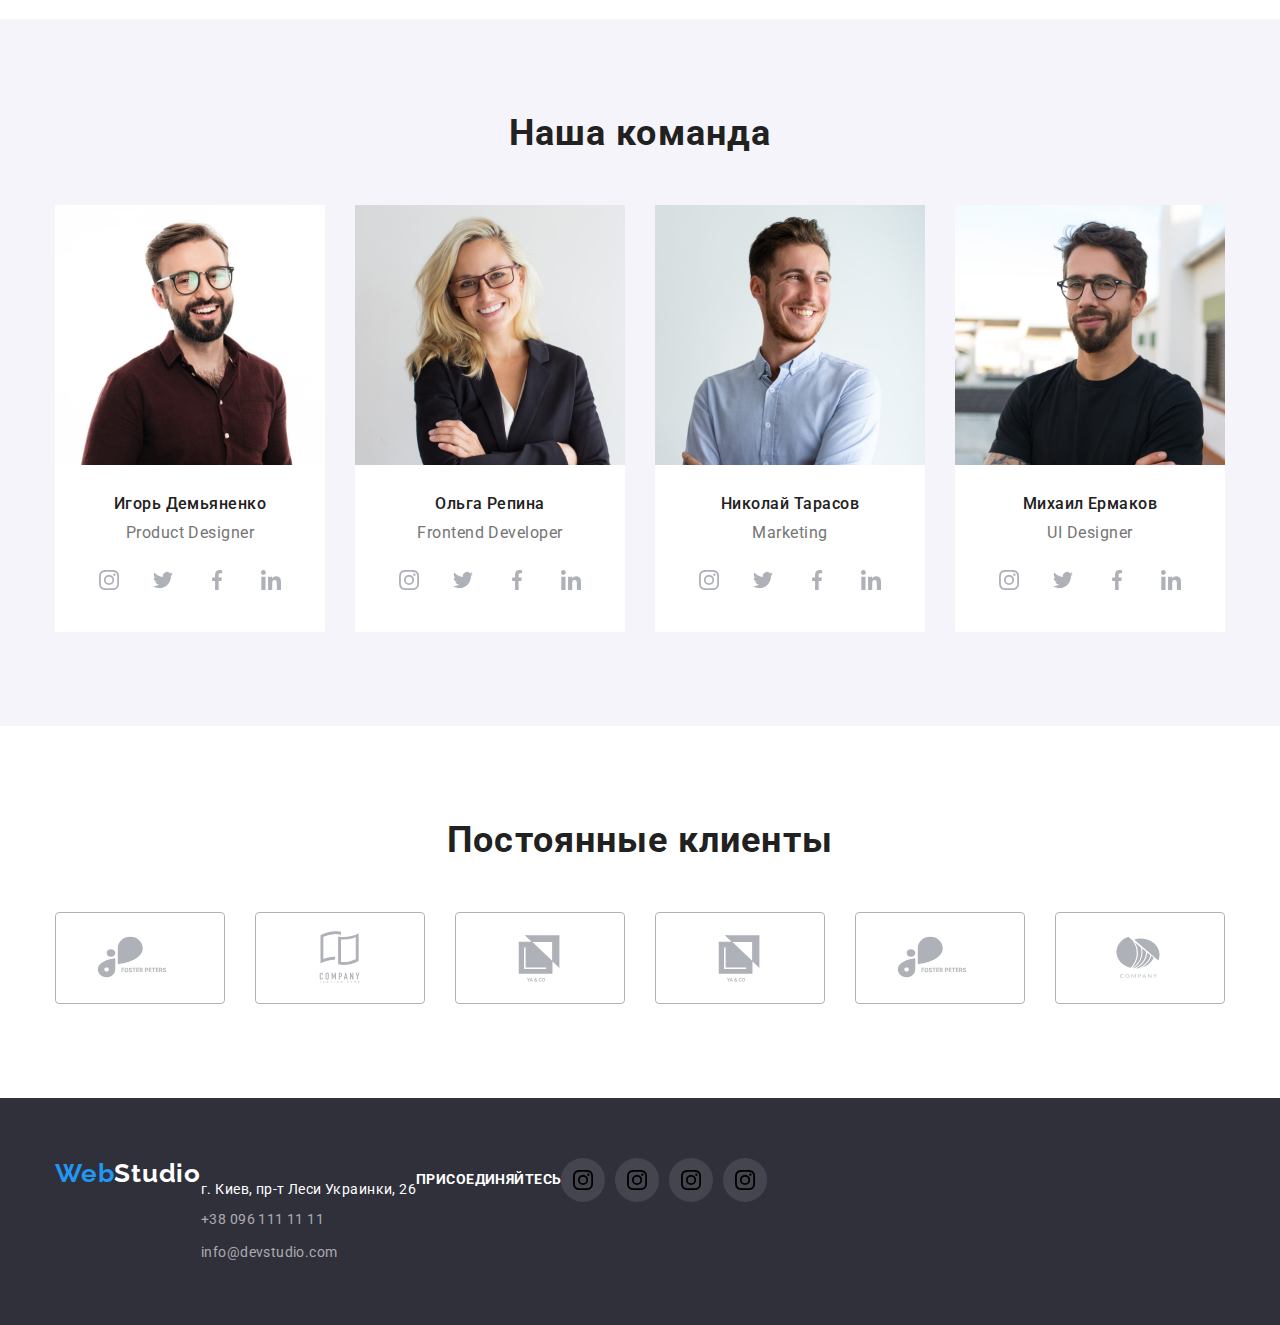
==== commit 2e5e3223: "10" ====
--- a/index.html
+++ b/index.html
@@ -376,7 +376,7 @@
             </address></div>
             <div class="contact-list-footer">
                 <h3 class="footer-new">ПРИСОЕДИНЯЙТЕСЬ</h3>
-                <ul class="footer-contact-list">
+                <ul class="footer-contact-list list">
                     <li class="foot-li">
                         <a href="" class="foot-link">
                            <svg class="footer-icon" width="20" height="20">
--- a/css/styles.css
+++ b/css/styles.css
@@ -684,10 +684,21 @@
 
 .footer-contact-list{
     display: flex;
+    justify-content: space-between;
+    gap: 10px;
 
 }
 
 .foot-li{
+    width: 44px;
+    height: 44px;
+    border-radius: 50%;
+    background-color: rgba(255, 255, 255, 0.1);
+    display: flex;
+    align-items: center;
+    justify-content: center;
+    color: var(--fourth-color);
+
 
 }
 
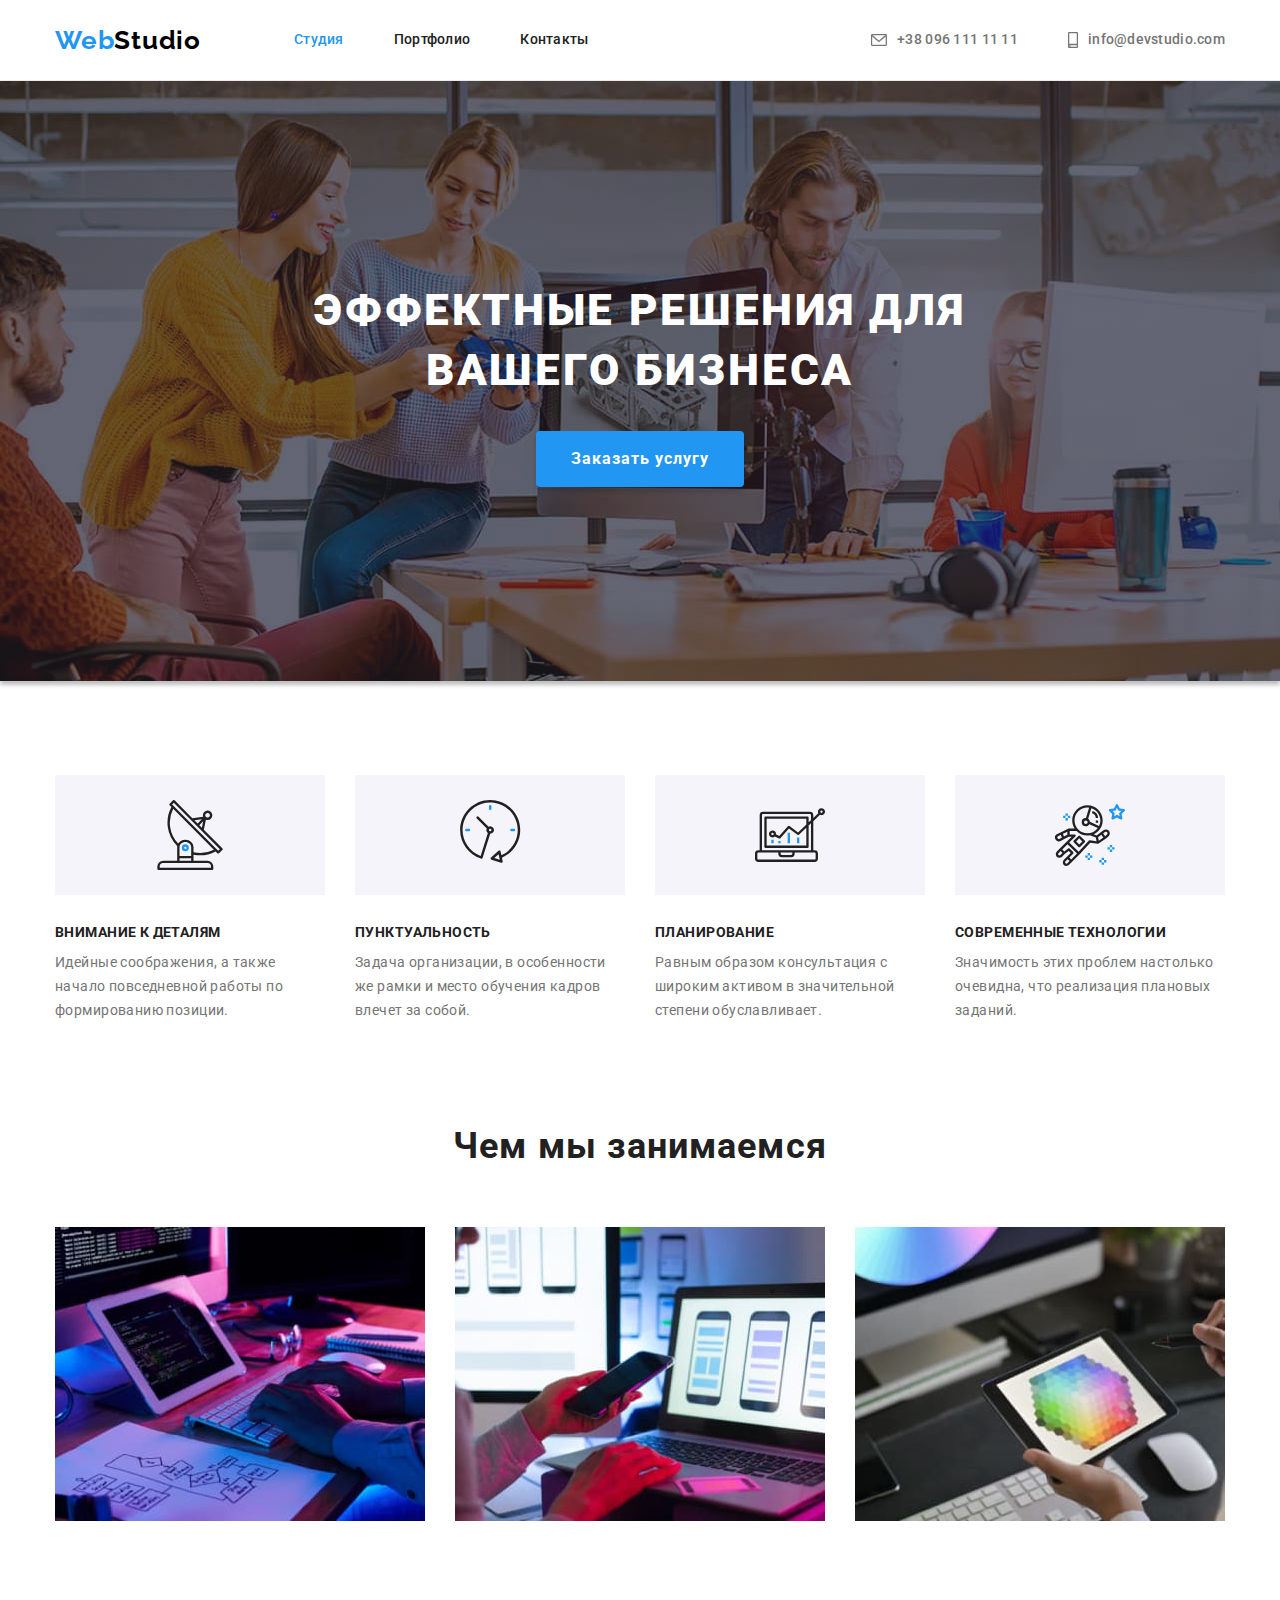
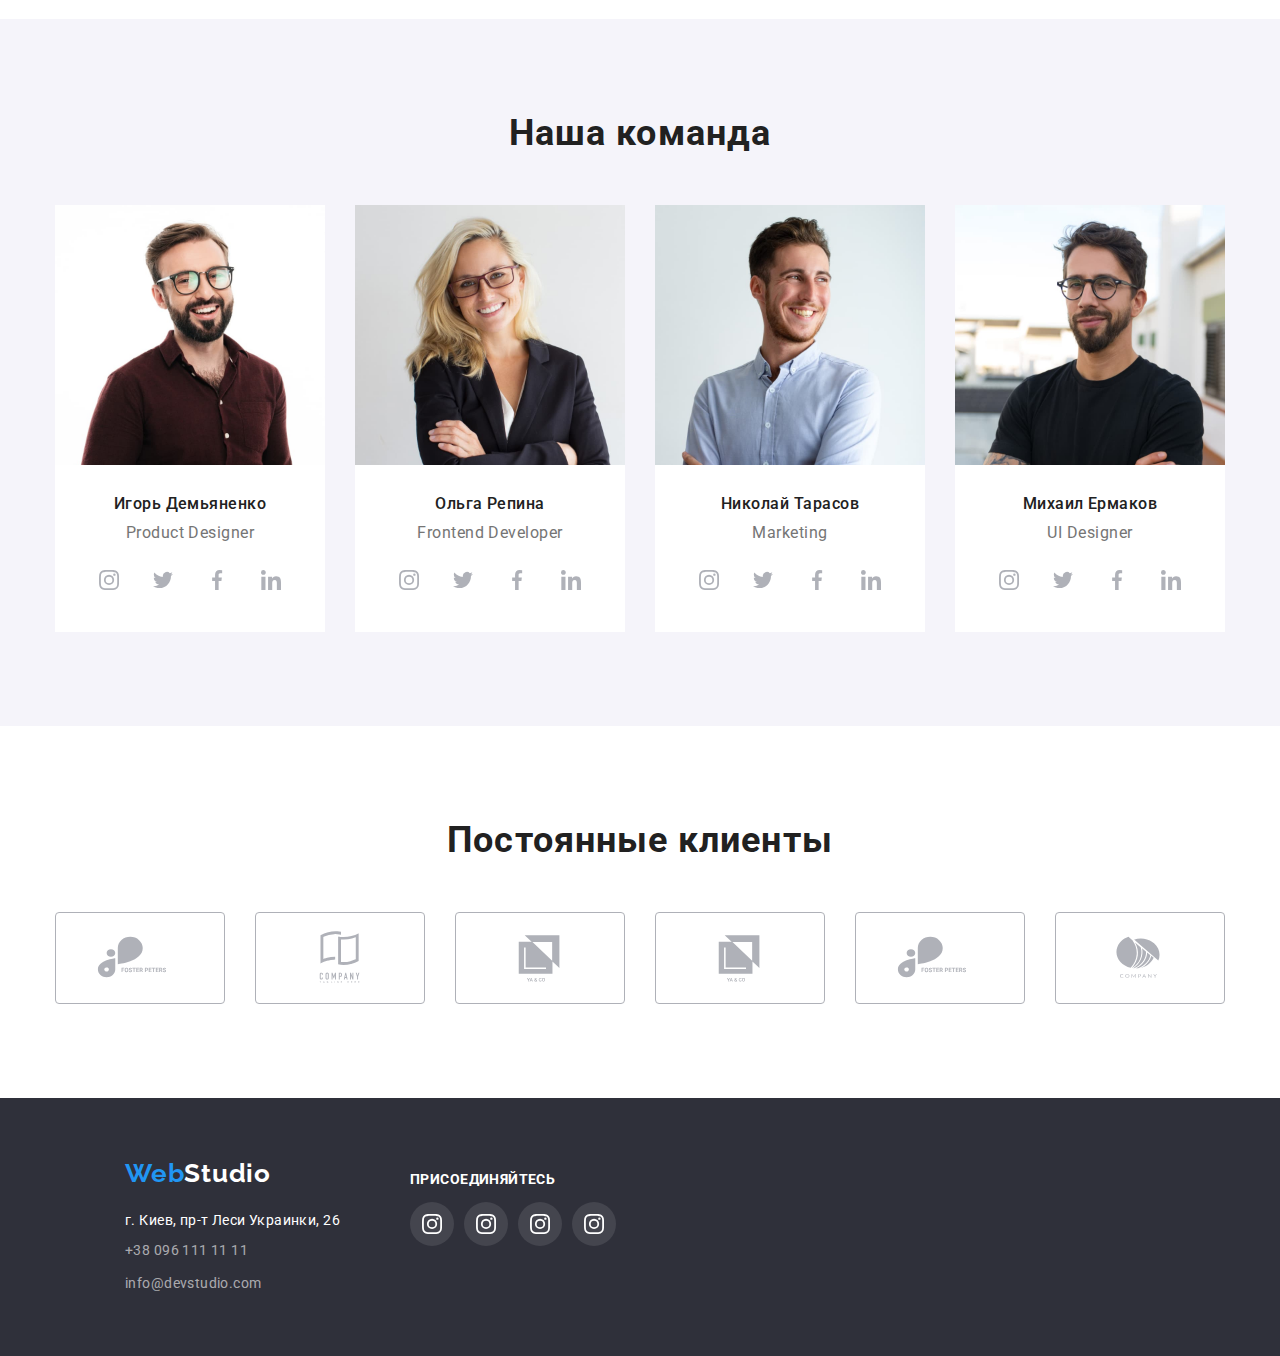
==== commit b61412f3: "11" ====
--- a/index.html
+++ b/index.html
@@ -363,52 +363,56 @@
 
     <!--Footer-->
     <footer class="footer-list">
-        <div class="container contact-wrap">
-            <div class="contact-list-footer">
-                <a href="./index.html" lang="en" class="logo-footer link"> <span class="logo-one">Web</span>Studio</a>
-            <address class="address">
-                <ul class="list address-list ">
-                    <li class="address-footer">г. Киев, пр-т Леси Украинки, 26</li>
-                    <li class="tel-footer"><a href="tel:+38096111111" class="contact-footer link">+38 096 111 11 11</a>
-                    </li>
-                    <li><a href="info@devstudio.com" class="contact-footer link">info@devstudio.com</a></li>
-                </ul>
-            </address></div>
-            <div class="contact-list-footer">
-                <h3 class="footer-new">ПРИСОЕДИНЯЙТЕСЬ</h3>
-                <ul class="footer-contact-list list">
-                    <li class="foot-li">
-                        <a href="" class="foot-link">
-                           <svg class="footer-icon" width="20" height="20">
-                             <use href="./images/icon.svg#icon-instagram"></use>
-                           </svg>
-                         </a>
-                    </li>
-                    <li class="foot-li">
-                        <a href=""  class="foot-link">
-                            <svg class="footer-icon" width="20" height="20">
-                                <use href="./images/icon.svg#icon-instagram"></use>
-                            </svg>
-                        </a>
-                    </li>
-                    <li class="foot-li">
-                        <a href=""  class="foot-link">
-                            <svg class="footer-icon" width="20" height="20">
-                                <use href="./images/icon.svg#icon-instagram"></use>
-                            </svg>
-                        </a>
-                    </li>
-                    <li class="foot-li">
-                        <a href="" class="foot-link">
-                            <svg class="footer-icon" width="20" height="20">
-                                <use href="./images/icon.svg#icon-instagram"></use>
-                            </svg>
-                        </a>
-                    </li>
-                    
-
-                </ul>
-            </div>
+        <div class="contact-wrap">
+            <div class="container">
+                <div class="contact-list-footer">
+                    <a href="./index.html" lang="en" class="logo-footer link"> <span class="logo-one">Web</span>Studio</a>
+                    <address class="address">
+                        <ul class="list address-list ">
+                            <li class="address-footer">г. Киев, пр-т Леси Украинки, 26</li>
+                            <li class="tel-footer"><a href="tel:+38096111111" class="contact-footer link">+38 096 111 11 11</a>
+                            </li>
+                            <li><a href="info@devstudio.com" class="contact-footer link">info@devstudio.com</a></li>
+                        </ul>
+                    </address>
+                </div>
+                <div class="contact-list-footer">
+                    <h3 class="footer-new">ПРИСОЕДИНЯЙТЕСЬ</h3>
+                    <ul class="footer-contact-list list">
+                        <li class="foot-li">
+                            <a href="" class="foot-link">
+                                <svg class="footer-icon" width="20" height="20">
+                                    <use href="./images/icon.svg#icon-instagram"></use>
+                                </svg>
+                            </a>
+                        </li>
+                        <li class="foot-li">
+                            <a href="" class="foot-link">
+                                <svg class="footer-icon" width="20" height="20">
+                                    <use href="./images/icon.svg#icon-instagram"></use>
+                                </svg>
+                            </a>
+                        </li>
+                        <li class="foot-li">
+                            <a href="" class="foot-link">
+                                <svg class="footer-icon" width="20" height="20">
+                                    <use href="./images/icon.svg#icon-instagram"></use>
+                                </svg>
+                            </a>
+                        </li>
+                        <li class="foot-li">
+                            <a href="" class="foot-link">
+                                <svg class="footer-icon" width="20" height="20">
+                                    <use href="./images/icon.svg#icon-instagram"></use>
+                                </svg>
+                            </a>
+                        </li>
             
+            
+                    </ul>
+                </div>
+            
+            </div>
         </div>
+        
     </footer>--- a/css/styles.css
+++ b/css/styles.css
@@ -667,7 +667,7 @@
     color: var(--second-title-color);
 }
 
-.contact-wrap{
+.contact-wrap .container{
     display: flex;
 }
 
@@ -690,7 +690,13 @@
 }
 
 .foot-li{
-    width: 44px;
+    
+
+
+}
+
+.foot-link{
+width: 44px;
     height: 44px;
     border-radius: 50%;
     background-color: rgba(255, 255, 255, 0.1);
@@ -702,16 +708,18 @@
 
 }
 
-.foot-link{
-
-}
-
 .footer-icon{
+    fill: currentColor;
+    
 
 }
 
 .contact-list-footer{
     display: flex;
+    flex-wrap: wrap;
+    flex-direction: column;
+    align-items: baseline;
+    margin-left: 70px;
 }
 
 
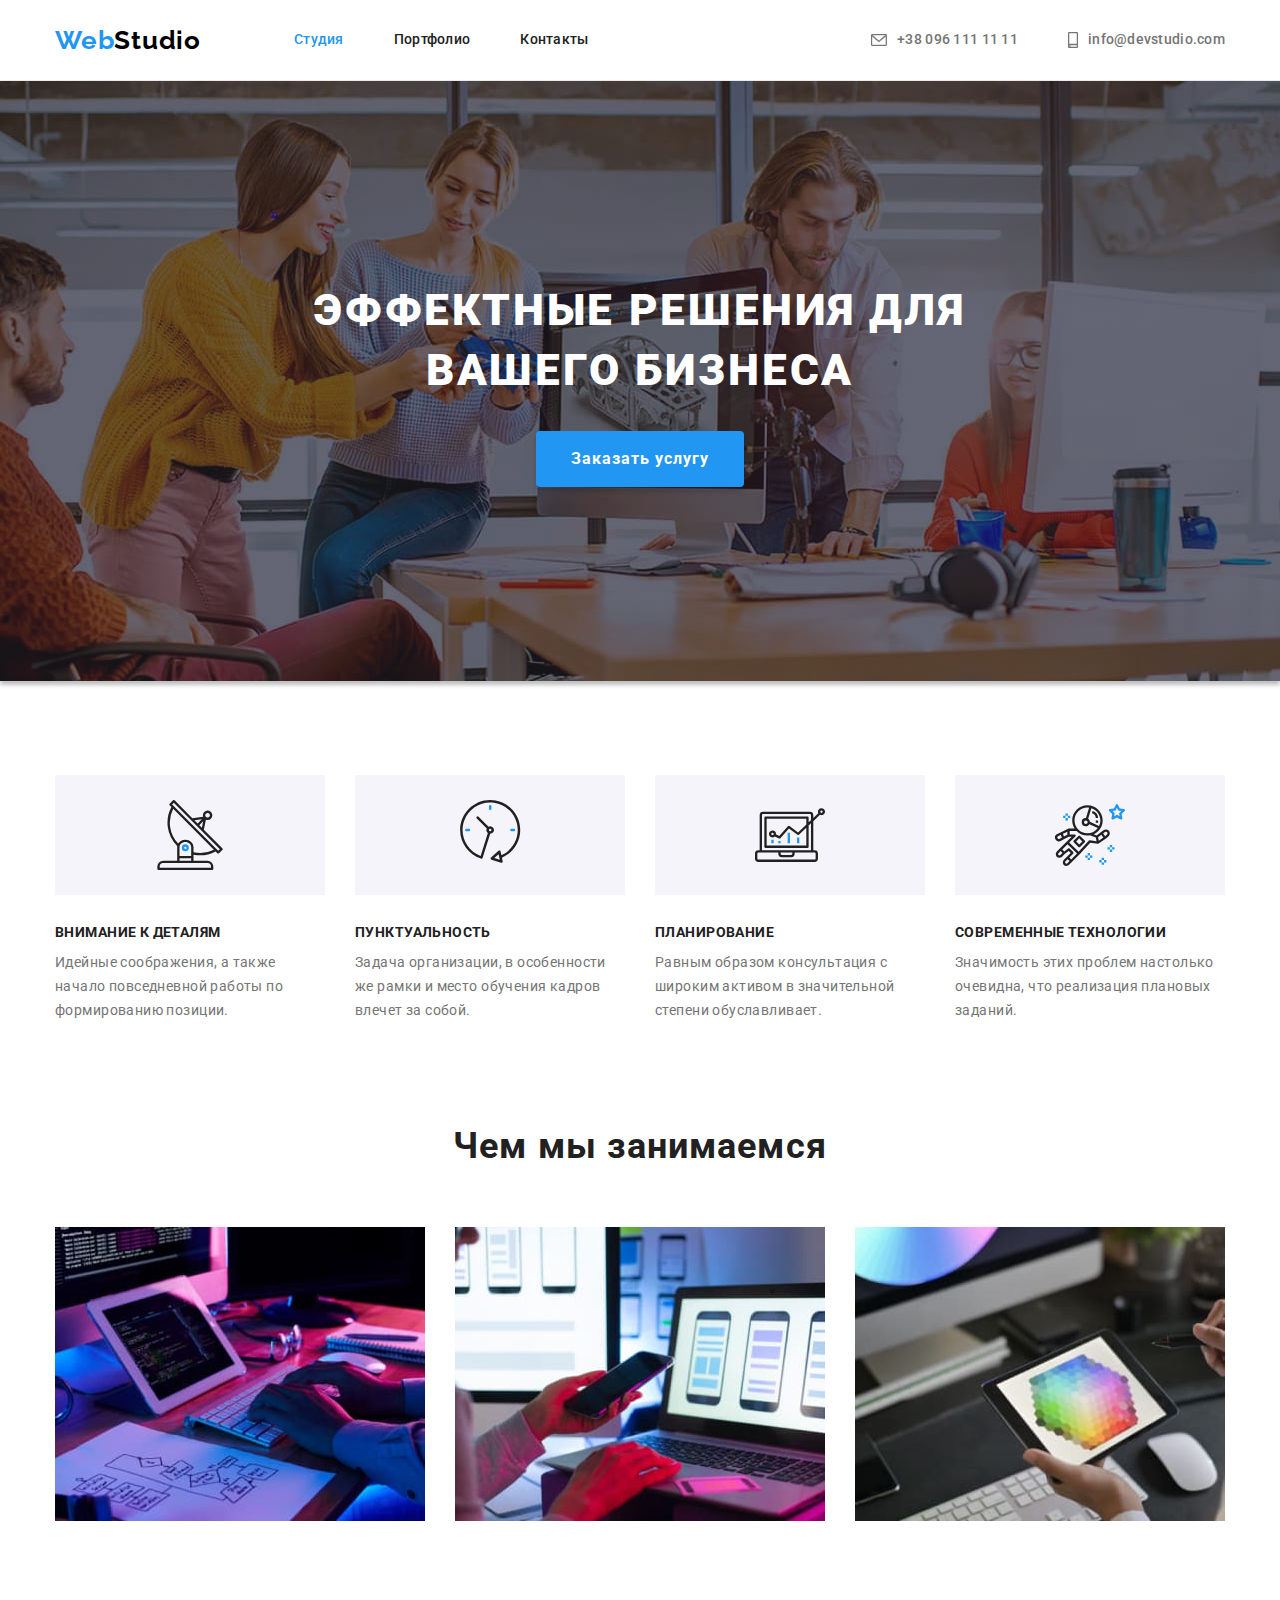
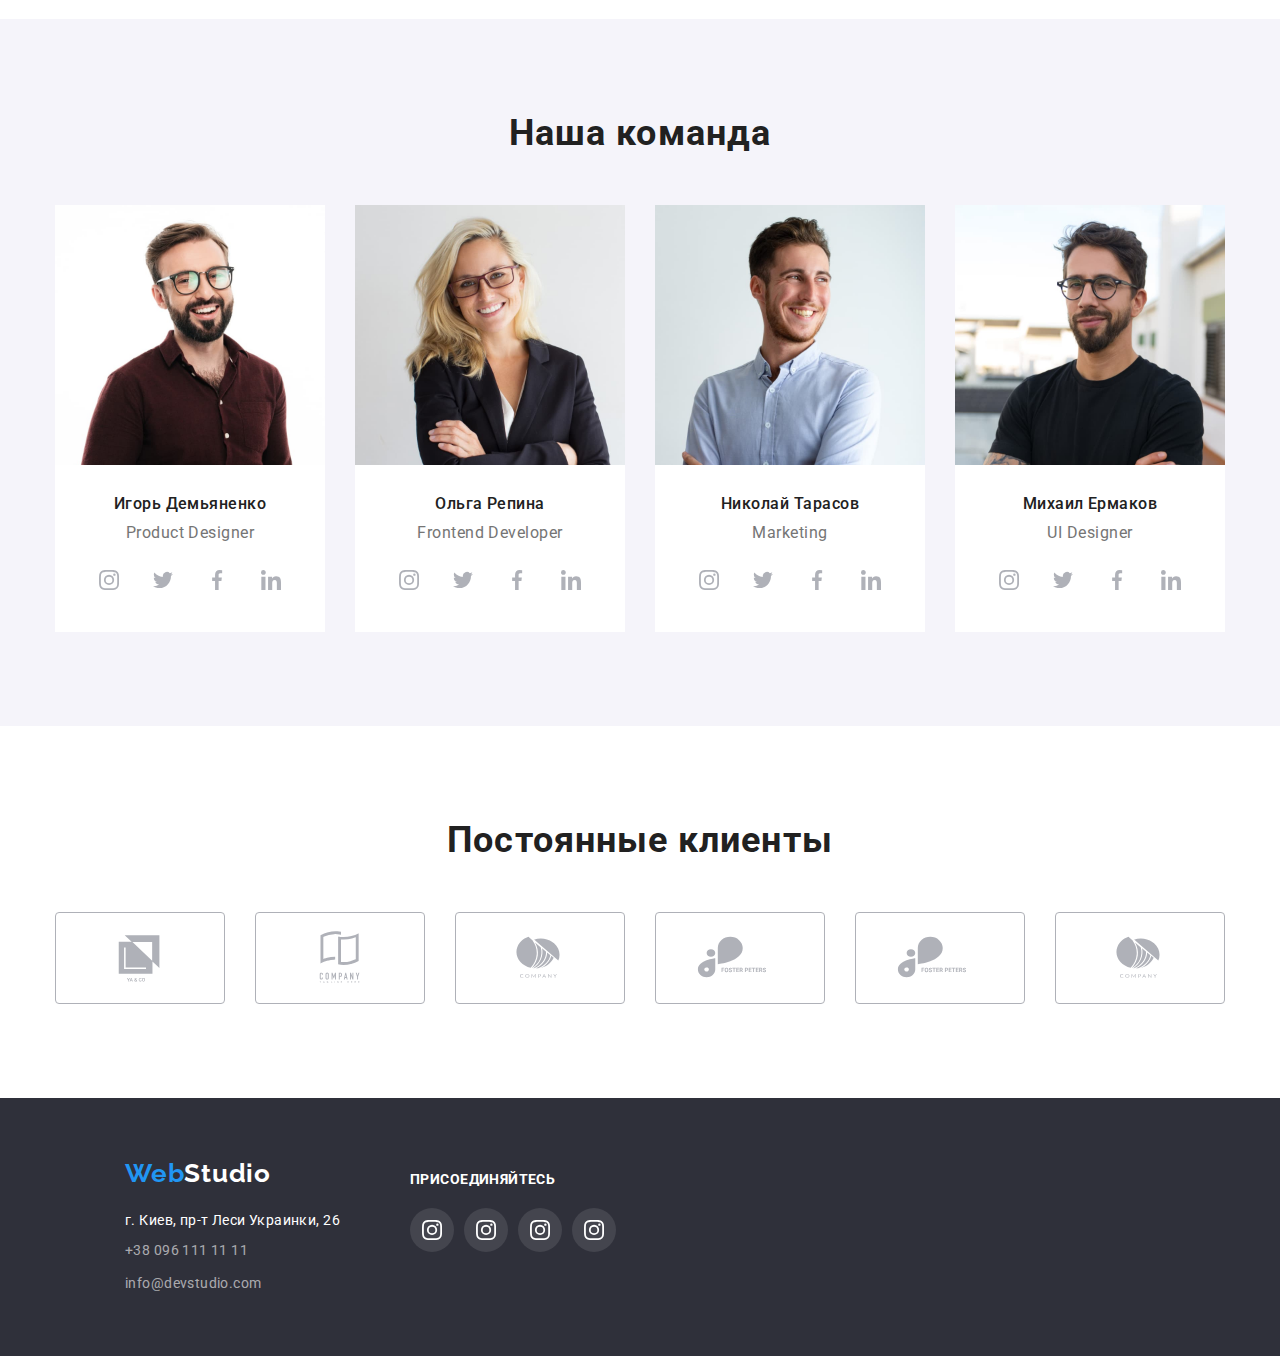
==== commit 5f615096: "dasd" ====
--- a/index.html
+++ b/index.html
@@ -317,7 +317,7 @@
                 <li class="client-item">
                     <a href="" class="client-link link">
                         <svg class="client-icon" width="106" height="60">
-                           <use href="./images/icon.svg#icon-Logo-4"></use>
+                           <use href="./images/icon.svg#icon-Logo-5"></use>
                         </svg>
                     </a>
                 </li>
@@ -331,14 +331,14 @@
                 <li class="client-item">
                     <a href="" class="client-link link">
                         <svg class="client-icon" width="106" height="60">
-                            <use href="./images/icon.svg#icon-Logo-5"></use>
-                        </svg>
-                    </a>
-                </li>
-                <li class="client-item">
-                    <a href="" class="client-link link">
-                        <svg class="client-icon" width="106" height="60">
-                            <use href="./images/icon.svg#icon-Logo-6"></use>
+                            <use href="./images/icon.svg#icon-Logo-3"></use>
+                        </svg>
+                    </a>
+                </li>
+                <li class="client-item">
+                    <a href="" class="client-link link">
+                        <svg class="client-icon" width="106" height="60">
+                            <use href="./images/icon.svg#icon-Logo-4"></use>
                         </svg>
                     </a>
                 </li>
@@ -365,54 +365,53 @@
     <footer class="footer-list">
         <div class="contact-wrap">
             <div class="container">
-                <div class="contact-list-footer">
-                    <a href="./index.html" lang="en" class="logo-footer link"> <span class="logo-one">Web</span>Studio</a>
-                    <address class="address">
-                        <ul class="list address-list ">
-                            <li class="address-footer">г. Киев, пр-т Леси Украинки, 26</li>
-                            <li class="tel-footer"><a href="tel:+38096111111" class="contact-footer link">+38 096 111 11 11</a>
-                            </li>
-                            <li><a href="info@devstudio.com" class="contact-footer link">info@devstudio.com</a></li>
-                        </ul>
-                    </address>
-                </div>
-                <div class="contact-list-footer">
-                    <h3 class="footer-new">ПРИСОЕДИНЯЙТЕСЬ</h3>
-                    <ul class="footer-contact-list list">
-                        <li class="foot-li">
-                            <a href="" class="foot-link">
-                                <svg class="footer-icon" width="20" height="20">
-                                    <use href="./images/icon.svg#icon-instagram"></use>
-                                </svg>
-                            </a>
-                        </li>
-                        <li class="foot-li">
-                            <a href="" class="foot-link">
-                                <svg class="footer-icon" width="20" height="20">
-                                    <use href="./images/icon.svg#icon-instagram"></use>
-                                </svg>
-                            </a>
-                        </li>
-                        <li class="foot-li">
-                            <a href="" class="foot-link">
-                                <svg class="footer-icon" width="20" height="20">
-                                    <use href="./images/icon.svg#icon-instagram"></use>
-                                </svg>
-                            </a>
-                        </li>
-                        <li class="foot-li">
-                            <a href="" class="foot-link">
-                                <svg class="footer-icon" width="20" height="20">
-                                    <use href="./images/icon.svg#icon-instagram"></use>
-                                </svg>
-                            </a>
-                        </li>
+            <div class="contact-list-footer">
+                <a href="./index.html" lang="en" class="logo-footer link"> <span class="logo-one">Web</span>Studio</a>
+            <address class="address">
+                <ul class="list address-list ">
+                    <li class="address-footer">г. Киев, пр-т Леси Украинки, 26</li>
+                    <li class="tel-footer"><a href="tel:+38096111111" class="contact-footer link">+38 096 111 11 11</a>
+                    </li>
+                    <li><a href="info@devstudio.com" class="contact-footer link">info@devstudio.com</a></li>
+                </ul>
+            </address></div>
+            <div class="contact-list-footer">
+                <h3 class="footer-new">ПРИСОЕДИНЯЙТЕСЬ</h3>
+                <ul class="footer-contact-list list">
+                    <li class="foot-li">
+                        <a href="" class="foot-link">
+                           <svg class="footer-icon" width="20" height="20">
+                             <use href="./images/icon.svg#icon-instagram"></use>
+                           </svg>
+                         </a>
+                    </li>
+                    <li class="foot-li">
+                        <a href=""  class="foot-link">
+                            <svg class="footer-icon" width="20" height="20">
+                                <use href="./images/icon.svg#icon-instagram"></use>
+                            </svg>
+                        </a>
+                    </li>
+                    <li class="foot-li">
+                        <a href=""  class="foot-link">
+                            <svg class="footer-icon" width="20" height="20">
+                                <use href="./images/icon.svg#icon-instagram"></use>
+                            </svg>
+                        </a>
+                    </li>
+                    <li class="foot-li">
+                        <a href="" class="foot-link">
+                            <svg class="footer-icon" width="20" height="20">
+                                <use href="./images/icon.svg#icon-instagram"></use>
+                            </svg>
+                        </a>
+                    </li>
+                    
+
+                </ul>
+            </div>
             
-            
-                    </ul>
-                </div>
-            
-            </div>
+        </div>
         </div>
         
     </footer>--- a/css/styles.css
+++ b/css/styles.css
@@ -680,6 +680,7 @@
     text-transform: uppercase;
 
     color: var(--fourth-color);
+    margin-bottom: 20px;
 }
 
 .footer-contact-list{
@@ -708,9 +709,13 @@
 
 }
 
+.foot-link:hover{
+    background-color: var(--accent-color);
+}
+
 .footer-icon{
     fill: currentColor;
-    
+
 
 }
 
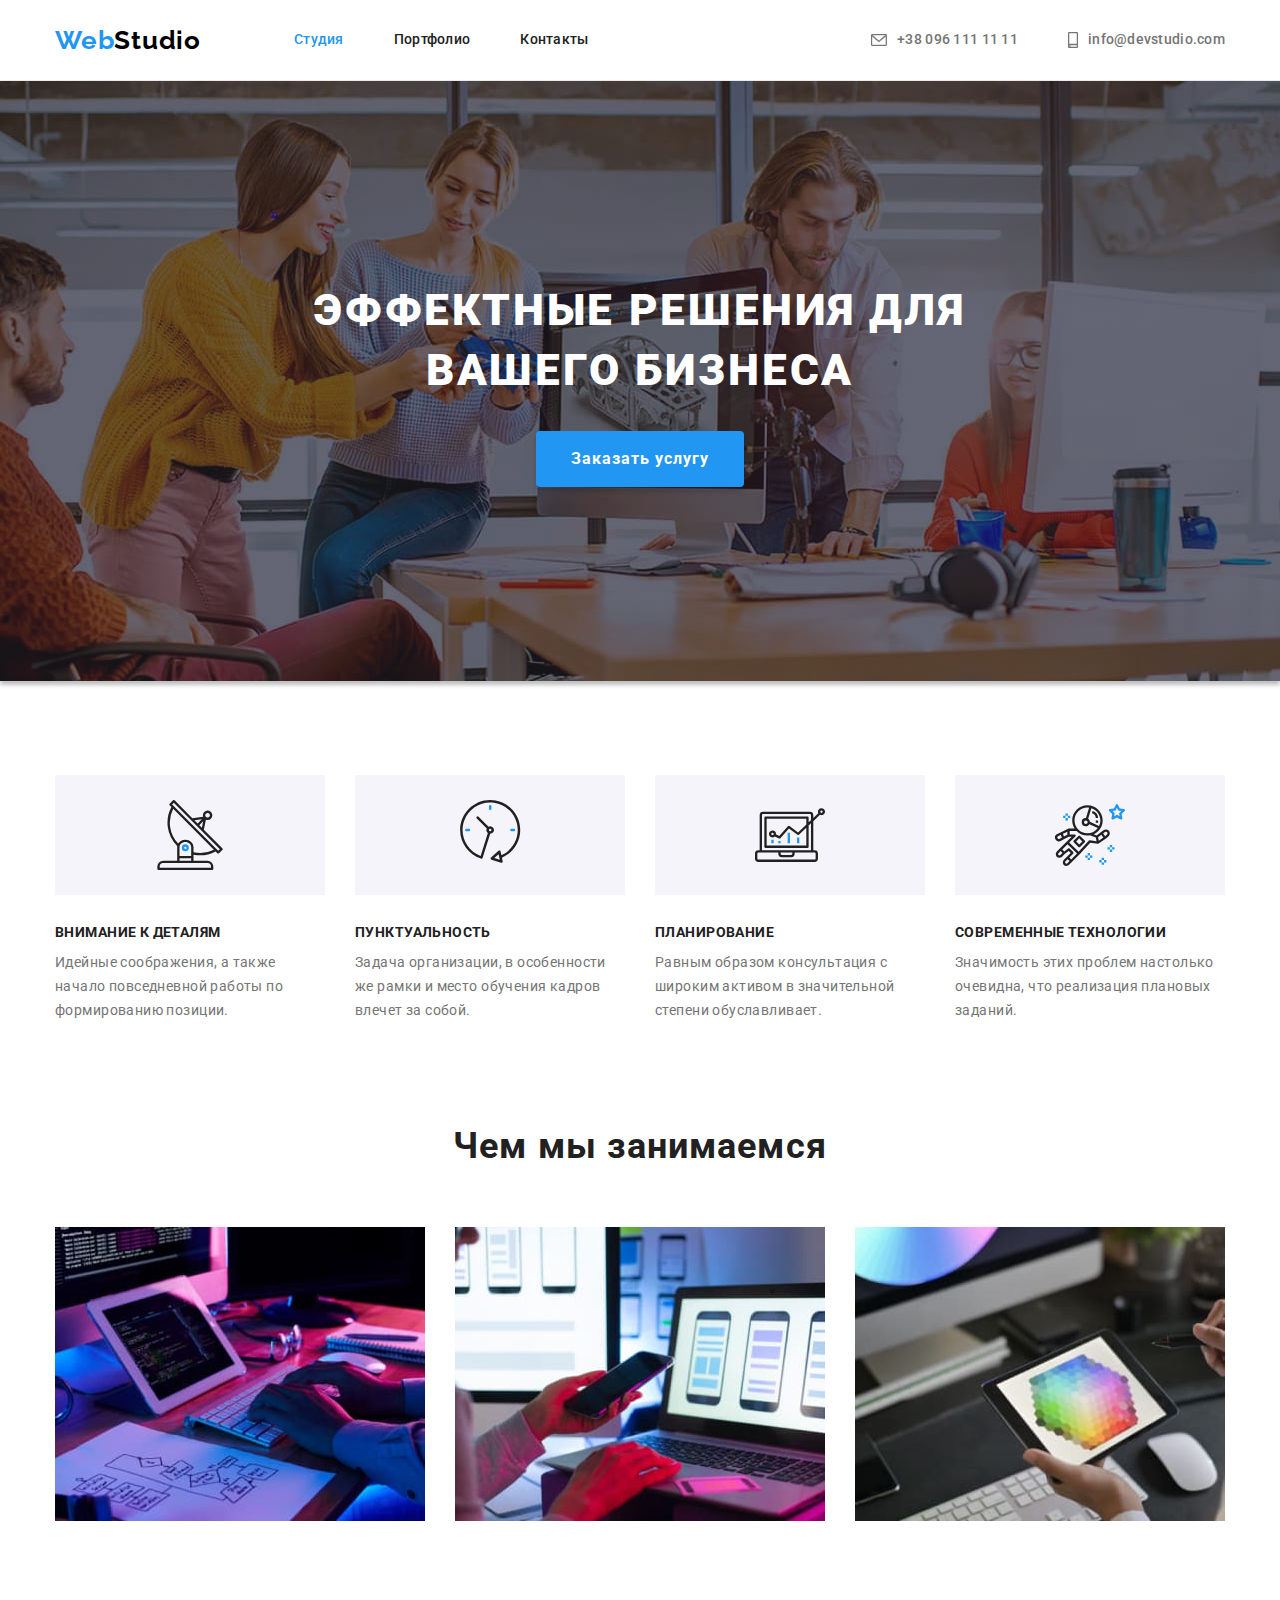
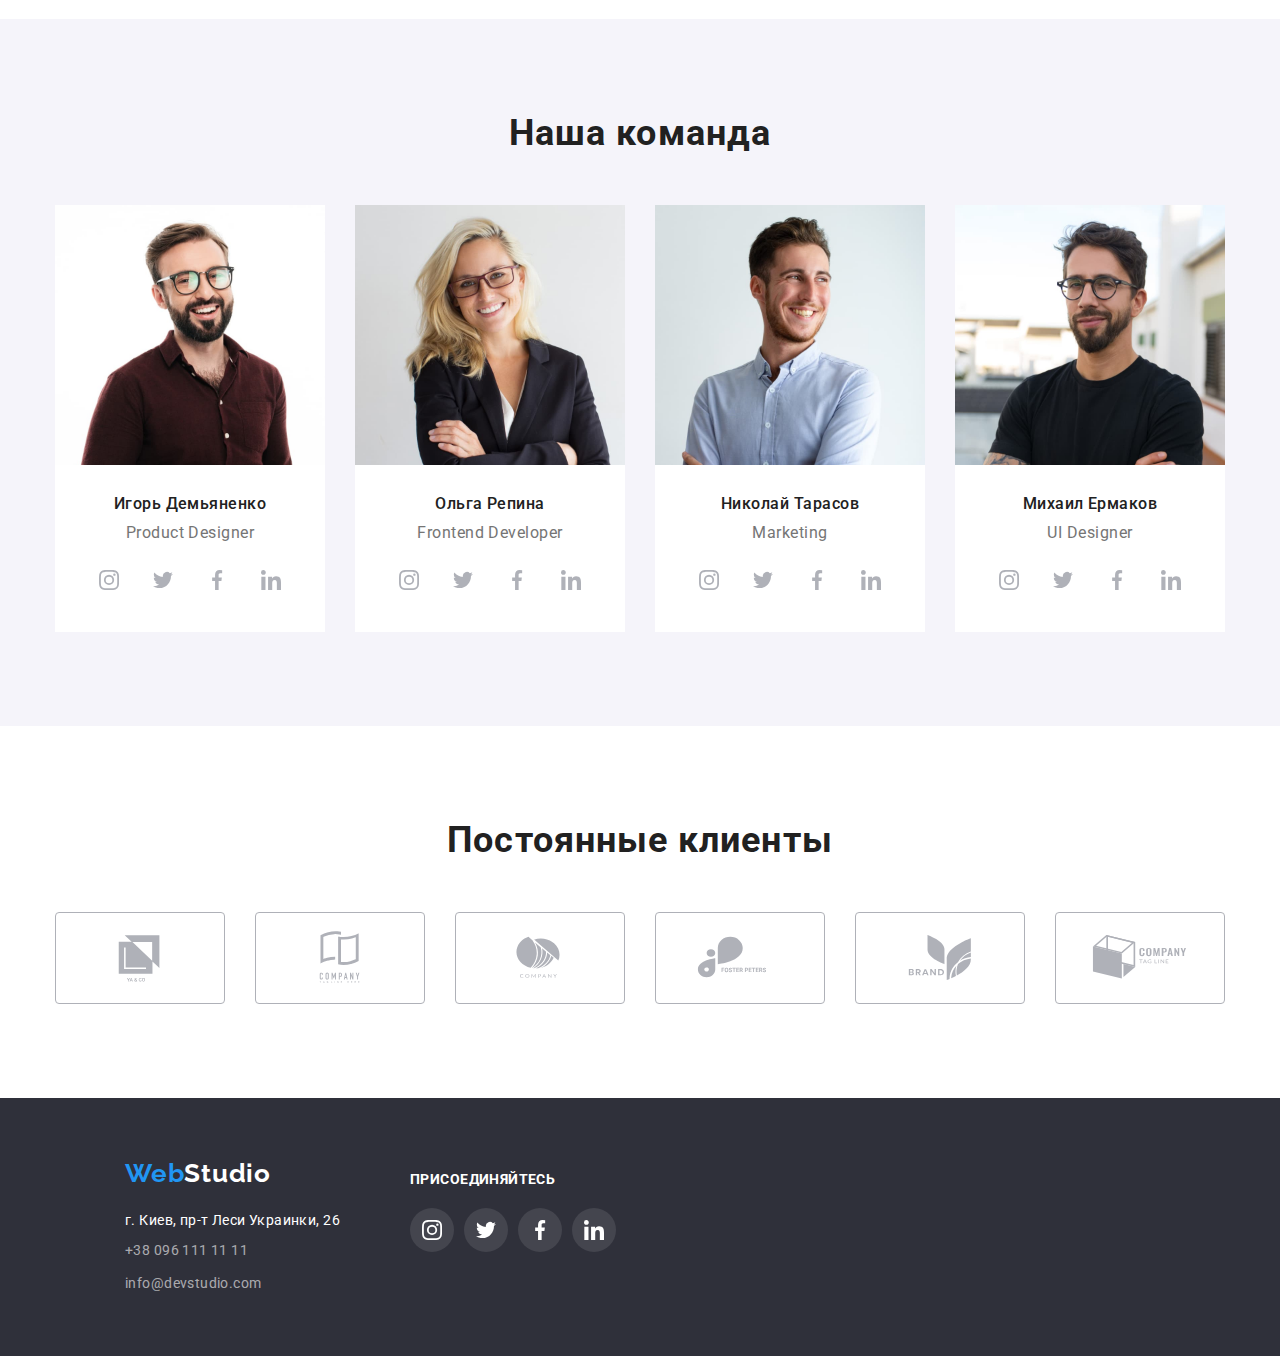
==== commit 90c0ef52: "222" ====
--- a/index.html
+++ b/index.html
@@ -345,14 +345,14 @@
                 <li class="client-item">
                     <a href="" class="client-link link">
                         <svg class="client-icon" width="106" height="60">
-                            <use href="./images/icon.svg#icon-Logo-4"></use>
-                        </svg>
-                    </a>
-                </li>
-                <li class="client-item">
-                    <a href="" class="client-link link">
-                        <svg class="client-icon" width="106" height="60">
-                            <use href="./images/icon.svg#icon-Logo-3"></use>
+                            <use href="./images/icon.svg#icon-Logo-7-2"></use>
+                        </svg>
+                    </a>
+                </li>
+                <li class="client-item">
+                    <a href="" class="client-link link">
+                        <svg class="client-icon" width="106" height="60">
+                            <use href="./images/icon.svg#icon-Logo-8-2"></use>
                         </svg>
                     </a>
                 </li>
@@ -388,21 +388,21 @@
                     <li class="foot-li">
                         <a href=""  class="foot-link">
                             <svg class="footer-icon" width="20" height="20">
-                                <use href="./images/icon.svg#icon-instagram"></use>
+                                <use href="./images/icon.svg#icon-twitter"></use>
                             </svg>
                         </a>
                     </li>
                     <li class="foot-li">
                         <a href=""  class="foot-link">
                             <svg class="footer-icon" width="20" height="20">
-                                <use href="./images/icon.svg#icon-instagram"></use>
+                                <use href="./images/icon.svg#icon-facebook"></use>
                             </svg>
                         </a>
                     </li>
                     <li class="foot-li">
                         <a href="" class="foot-link">
                             <svg class="footer-icon" width="20" height="20">
-                                <use href="./images/icon.svg#icon-instagram"></use>
+                                <use href="./images/icon.svg#icon-linkedin"></use>
                             </svg>
                         </a>
                     </li>
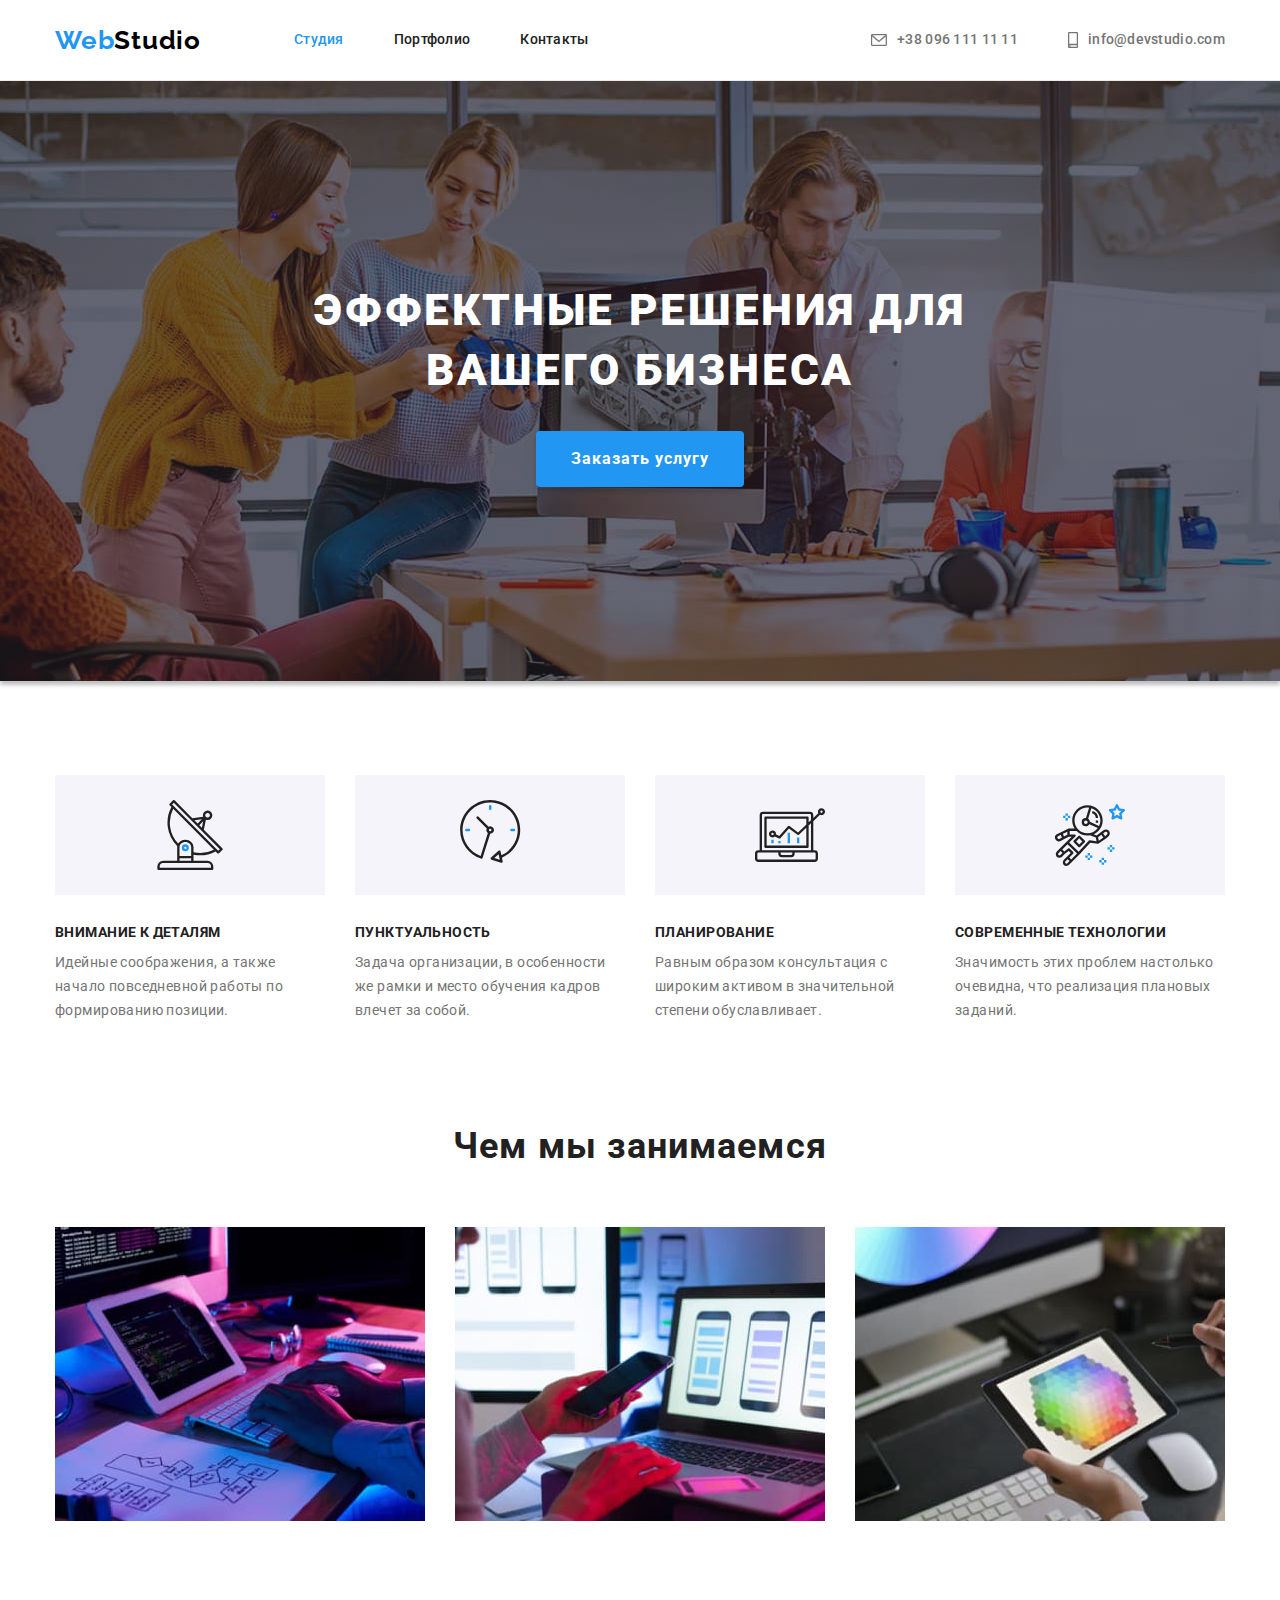
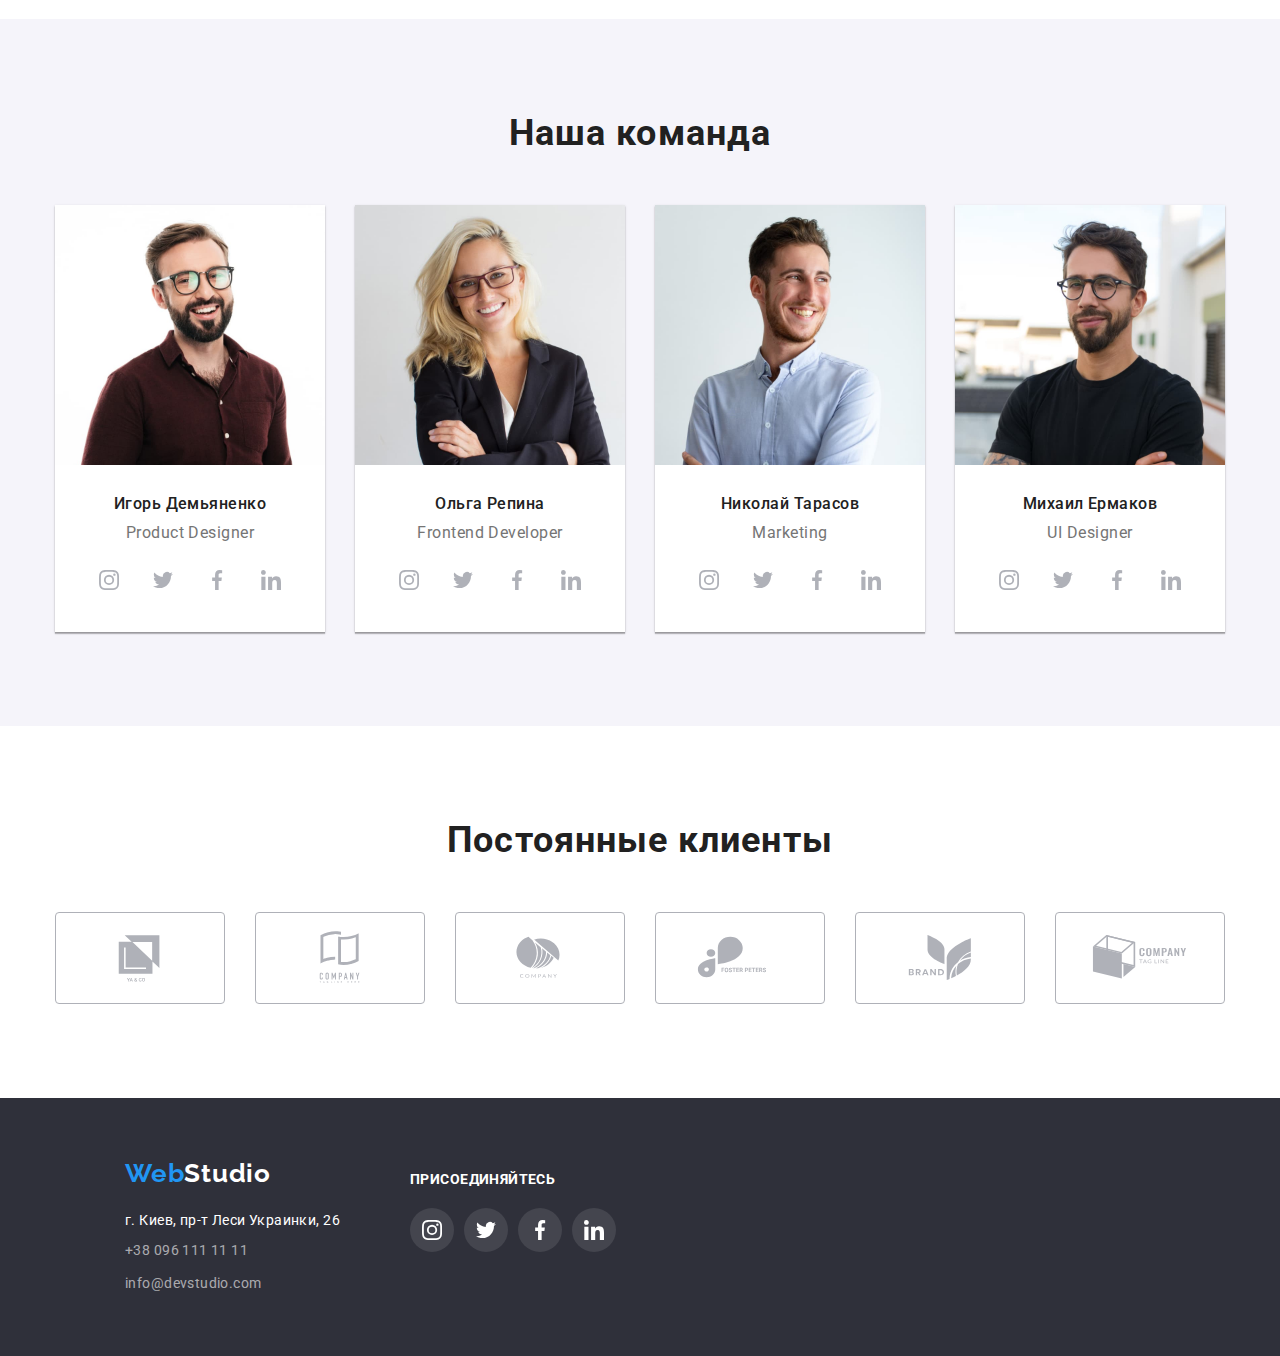
==== commit 3c0f5d06: "hw4end" ====
--- a/index.html
+++ b/index.html
@@ -76,7 +76,7 @@
                 <ul class="list quality-all">
                     <li class="quality-box">
                         <div class="icon-qua">
-                            <svg class="icon" >
+                            <svg class="icon" width="70" height="70">
                                 <use href="./images/icon.svg#icon-antenna"></use>
                             </svg>
                         </div>
@@ -86,7 +86,7 @@
                     </li>
                     <li class="quality-box ">
                         <div class="icon-qua">
-                            <svg class="icon">
+                            <svg class="icon" width="70" height="70">
                                 <use href="./images/icon.svg#icon-clock"></use>
                             </svg>
                         </div>
@@ -97,7 +97,7 @@
                     </li>
                     <li class="quality-box ">
                         <div class="icon-qua">
-                            <svg class="icon">
+                            <svg class="icon" width="70" height="70">
                                 <use href="./images/icon.svg#icon-diagram"></use>
                             </svg>
                         </div>
@@ -109,7 +109,7 @@
                    
                     <li class="quality-box">
                         <div class="icon-qua">
-                            <svg class="icon">
+                            <svg class="icon" width="70" height="70">
                                 <use href="./images/icon.svg#icon-astronaut"></use>
                             </svg>
                         </div>
--- a/css/styles.css
+++ b/css/styles.css
@@ -374,8 +374,7 @@
 
 
 .icon{
-  width: 70px;
-  height: 70px;
+  
   
 
 }
@@ -477,6 +476,7 @@
 .team-list{
     margin-right: 30px;
     background-color: var(--fourth-color);
+    box-shadow: 0px 1px 3px rgba(0, 0, 0, 0.12), 0px 1px 1px rgba(0, 0, 0, 0.14), 0px 2px 1px rgba(0, 0, 0, 0.2);
 }
 
 .team-list:last-child {
@@ -550,11 +550,13 @@
 
 }
 
-.team-soc-link:hover{
+.team-soc-link:hover,
+.team-soc-link:focus{
     background-color: var(--second-title-color);
 }
 
-.team-soc-link:hover .team-soc{
+.team-soc-link:hover .team-soc,
+.team-soc-link:focus .team-soc{
     fill: var(--fourth-color);
     display: flex;
 
@@ -606,7 +608,8 @@
 
 }
 
-.client-link:hover{
+.client-link:hover,
+.client-link:focus{
     border-color: var(--accent-color);
     color: var(--accent-color);
 }
@@ -709,7 +712,8 @@
 
 }
 
-.foot-link:hover{
+.foot-link:hover,
+.foot-link:focus{
     background-color: var(--accent-color);
 }
 
@@ -785,6 +789,7 @@
     color: var(--fourth-color);
     background-color: var(--second-title-color);
     border:  solid transparent;
+    box-shadow: 0px 3px 1px rgba(0, 0, 0, 0.1), 0px 1px 2px rgba(0, 0, 0, 0.08), 0px 2px 2px rgba(0, 0, 0, 0.12);
 }
 
 .portfolio-all{
@@ -797,6 +802,11 @@
     width: 370px;
     margin-right: 30px;
     margin-bottom: 30px;
+}
+
+.li-portfolio:hover,
+.li-portfolio:focus{
+    box-shadow: 0px 3px 1px rgba(0, 0, 0, 0.1), 0px 1px 2px rgba(0, 0, 0, 0.08), 0px 2px 2px rgba(0, 0, 0, 0.12);
 }
 
 .li-portfolio:nth-child(3n) {
